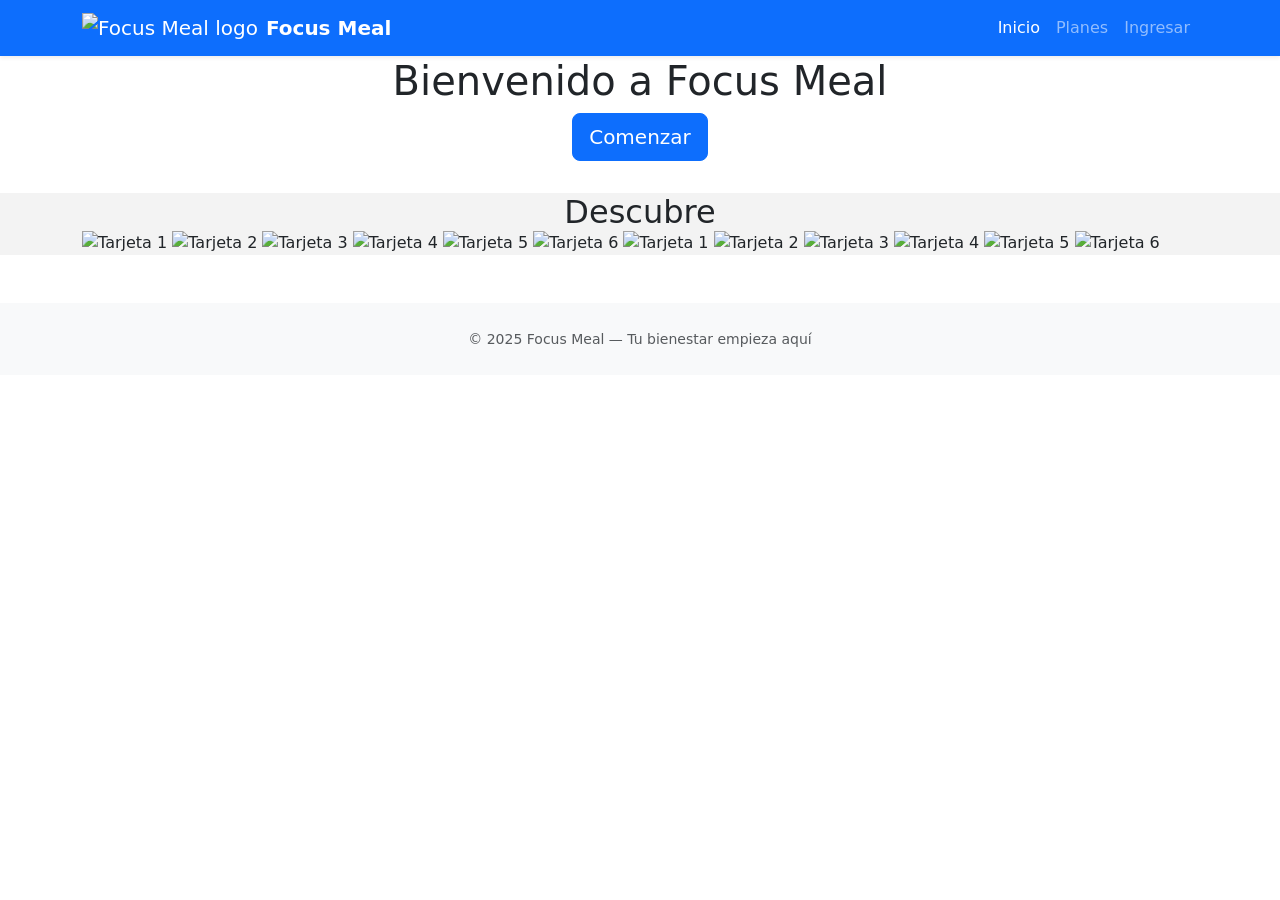
==== html/index.html @ ae735654 "Mejoras" ====
<!DOCTYPE html>
<html lang="es">
<head>
<meta charset="UTF-8">
<meta name="viewport" content="width=device-width, initial-scale=1.0">
<title>Focus Meal</title>

<link href="https://cdn.jsdelivr.net/npm/bootstrap@5.3.2/dist/css/bootstrap.min.css" rel="stylesheet">
<link href="https://fonts.googleapis.com/css2?family=Inter:wght@400;600;700&display=swap" rel="stylesheet">
<link rel="preconnect" href="https://fonts.googleapis.com">
<link rel="preconnect" href="https://fonts.gstatic.com" crossorigin>
<link href="https://fonts.googleapis.com/css2?family=Unbounded:wght@200..900&display=swap" rel="stylesheet">
<link rel="stylesheet" href="https://cdnjs.cloudflare.com/ajax/libs/font-awesome/6.0.0/css/all.min.css">
<link rel="stylesheet" href="css/index.css">
</head>

<body>

<!-- NAVBAR -->
<nav class="navbar navbar-expand-lg navbar-dark bg-primary fixed-top shadow-sm">
  <div class="container">
    <a class="navbar-brand d-flex align-items-center" href="#">
      <img src="img/logo.png" alt="Focus Meal logo" class="logo-navbar">
      <span class="ms-2 fw-bold logo-text">Focus Meal</span>
    </a>
    <button class="navbar-toggler" type="button" data-bs-toggle="collapse" data-bs-target="#navMenu">
      <span class="navbar-toggler-icon"></span>
    </button>
    <div class="collapse navbar-collapse" id="navMenu">
      <ul class="navbar-nav ms-auto">
        <li class="nav-item"><a class="nav-link active" href="index.html">Inicio</a></li>
        <li class="nav-item"><a class="nav-link" href="plan.html">Planes</a></li>
        <li class="nav-item"><a class="nav-link" href="login.html">Ingresar</a></li>
      </ul>
    </div>
  </div>
</nav>

<!-- HERO -->
<main class="text-center" style="padding: 2rem 2rem;">
  <div class="hero-container">
    <img src="img/mockup.png" alt="Mockup de Focus Meal" class="hero-image fade-in">
    <h1 class="hero-title fade-in-delay">
      Bienvenido a <span class="brand-name">Focus Meal</span>
    </h1>
  </div>
  <a href="registro.html" class="btn btn-primary btn-lg hero-cta fade-in-delay-more">Comenzar</a>
</main>

<!-- DESCUBRE -->
<section class="features" style="background-color: #f3f3f3; padding-top: 0;">
  <h2 class="text-center titulo-descubre mb-0">Descubre</h2>
  <div class="container tarjetas-scroll">
    <img src="img/tarjeta1.png" alt="Tarjeta 1">
    <img src="img/tarjeta2.png" alt="Tarjeta 2">
    <img src="img/tarjeta 3.png" alt="Tarjeta 3">
    <img src="img/tarjeta4.png" alt="Tarjeta 4">
    <img src="img/tarjeta5.png" alt="Tarjeta 5">
    <img src="img/tarjeta6.png" alt="Tarjeta 6">
    <!-- Duplicar para loop infinito -->
    <img src="img/tarjeta1.png" alt="Tarjeta 1">
    <img src="img/tarjeta2.png" alt="Tarjeta 2">
    <img src="img/tarjeta 3.png" alt="Tarjeta 3">
    <img src="img/tarjeta4.png" alt="Tarjeta 4">
    <img src="img/tarjeta5.png" alt="Tarjeta 5">
    <img src="img/tarjeta6.png" alt="Tarjeta 6">
  </div>
</section>

<!-- FOOTER -->
<footer class="py-4 bg-light text-center mt-5">
  <small class="text-muted">© 2025 Focus Meal — Tu bienestar empieza aquí</small>
</footer>

<!-- Bootstrap JS -->
<script src="https://cdn.jsdelivr.net/npm/bootstrap@5.3.2/dist/js/bootstrap.bundle.min.js"></script>

<!-- Hide navbar on scroll -->
<script>
  (function(){
    let lastScroll = 0;
    const nav = document.querySelector('.navbar');
    if (!nav) return;
    window.addEventListener('scroll', () => {
      const current = window.pageYOffset || document.documentElement.scrollTop;
      if (current > lastScroll && current > 80) {
        nav.classList.add('hidden');
      } else {
        nav.classList.remove('hidden');
      }
      lastScroll = current <= 0 ? 0 : current;
    }, { passive: true });
  })();

  // Animación automática del carrusel
  (function(){
    const scrollContainer = document.querySelector('.tarjetas-scroll');
    if (!scrollContainer) return;
    let scrollAmount = 0;
    const scrollSpeed = 1; // píxeles por frame
    const interval = 50; // ms

    setInterval(() => {
      scrollAmount += scrollSpeed;
      scrollContainer.scrollLeft = scrollAmount;

      // Reset cuando llegue al final (mitad para loop)
      if (scrollAmount >= scrollContainer.scrollWidth / 2) {
        scrollAmount = 0;
      }
    }, interval);
  })();
</script>

</body>
</html>
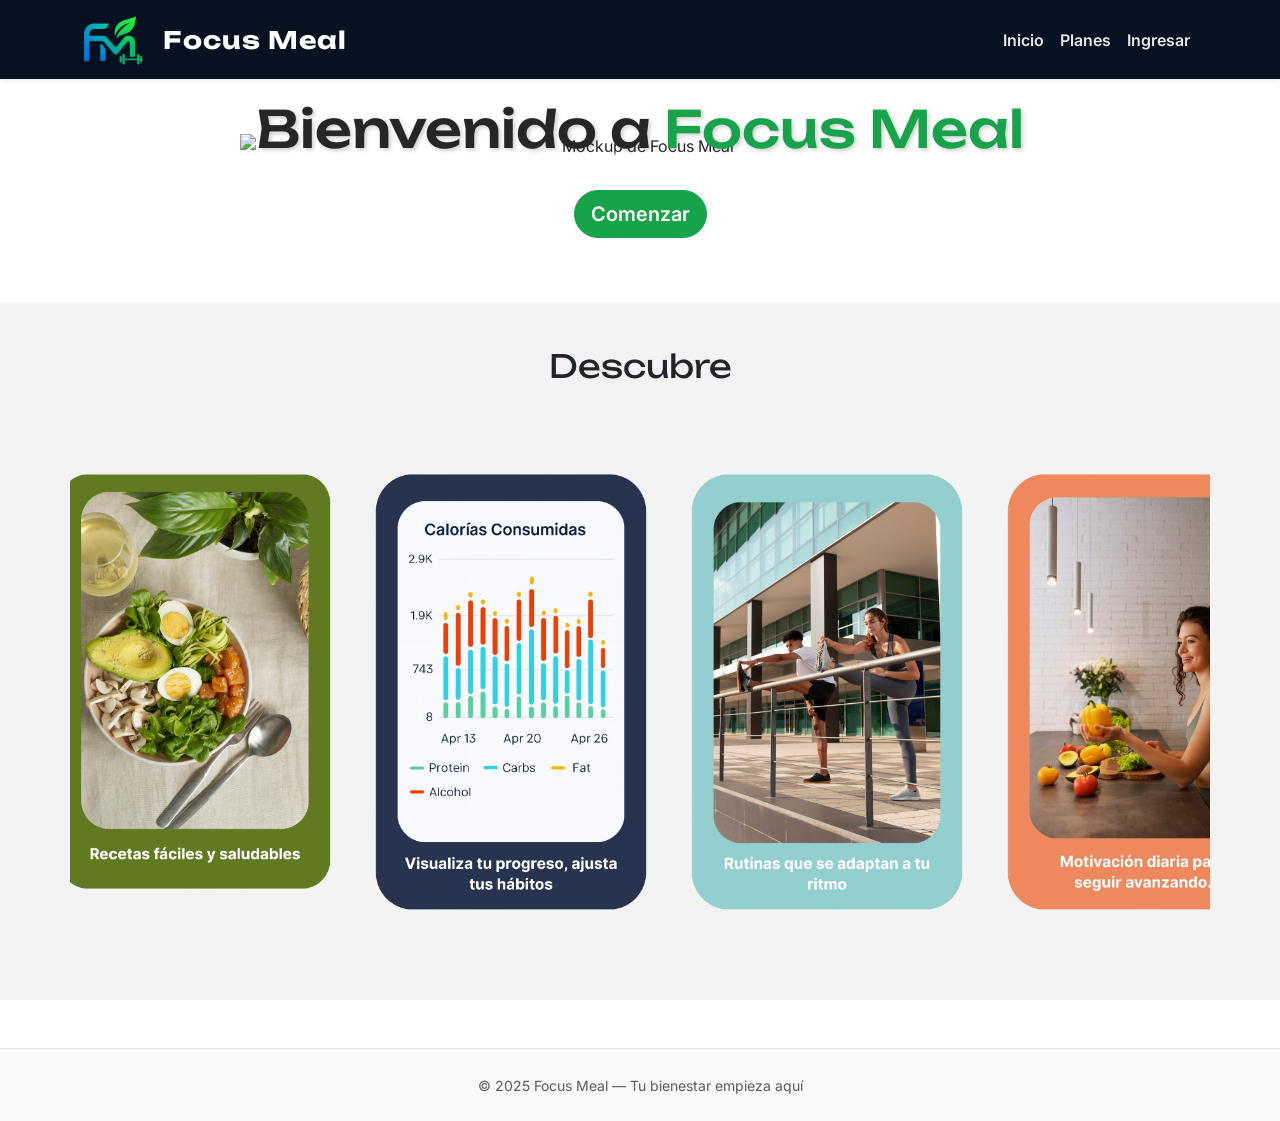
==== commit 8a4e4538: "Funcionamiento del plan.html y guarda en la base de datos el plan elegido por el usuario" ====
--- a/html/index.html
+++ b/html/index.html
@@ -11,7 +11,7 @@
 <link rel="preconnect" href="https://fonts.gstatic.com" crossorigin>
 <link href="https://fonts.googleapis.com/css2?family=Unbounded:wght@200..900&display=swap" rel="stylesheet">
 <link rel="stylesheet" href="https://cdnjs.cloudflare.com/ajax/libs/font-awesome/6.0.0/css/all.min.css">
-<link rel="stylesheet" href="css/index.css">
+<link rel="stylesheet" href="../css/index.css">
 </head>
 
 <body>
@@ -20,7 +20,7 @@
 <nav class="navbar navbar-expand-lg navbar-dark bg-primary fixed-top shadow-sm">
   <div class="container">
     <a class="navbar-brand d-flex align-items-center" href="#">
-      <img src="img/logo.png" alt="Focus Meal logo" class="logo-navbar">
+      <img src="../img/logo.png" alt="Focus Meal logo" class="logo-navbar">
       <span class="ms-2 fw-bold logo-text">Focus Meal</span>
     </a>
     <button class="navbar-toggler" type="button" data-bs-toggle="collapse" data-bs-target="#navMenu">
@@ -39,7 +39,7 @@
 <!-- HERO -->
 <main class="text-center" style="padding: 2rem 2rem;">
   <div class="hero-container">
-    <img src="img/mockup.png" alt="Mockup de Focus Meal" class="hero-image fade-in">
+    <img src="../img/mockup.png" alt="Mockup de Focus Meal" class="hero-image fade-in">
     <h1 class="hero-title fade-in-delay">
       Bienvenido a <span class="brand-name">Focus Meal</span>
     </h1>
@@ -51,19 +51,19 @@
 <section class="features" style="background-color: #f3f3f3; padding-top: 0;">
   <h2 class="text-center titulo-descubre mb-0">Descubre</h2>
   <div class="container tarjetas-scroll">
-    <img src="img/tarjeta1.png" alt="Tarjeta 1">
-    <img src="img/tarjeta2.png" alt="Tarjeta 2">
-    <img src="img/tarjeta 3.png" alt="Tarjeta 3">
-    <img src="img/tarjeta4.png" alt="Tarjeta 4">
-    <img src="img/tarjeta5.png" alt="Tarjeta 5">
-    <img src="img/tarjeta6.png" alt="Tarjeta 6">
+    <img src="../img/tarjeta1.png" alt="Tarjeta 1">
+    <img src="../img/tarjeta2.png" alt="Tarjeta 2">
+    <img src="../img/tarjeta 3.png" alt="Tarjeta 3">
+    <img src="../img/tarjeta4.png" alt="Tarjeta 4">
+    <img src="../img/tarjeta5.png" alt="Tarjeta 5">
+    <img src="../img/tarjeta6.png" alt="Tarjeta 6">
     <!-- Duplicar para loop infinito -->
-    <img src="img/tarjeta1.png" alt="Tarjeta 1">
-    <img src="img/tarjeta2.png" alt="Tarjeta 2">
-    <img src="img/tarjeta 3.png" alt="Tarjeta 3">
-    <img src="img/tarjeta4.png" alt="Tarjeta 4">
-    <img src="img/tarjeta5.png" alt="Tarjeta 5">
-    <img src="img/tarjeta6.png" alt="Tarjeta 6">
+    <img src="../img/tarjeta1.png" alt="Tarjeta 1">
+    <img src="../img/tarjeta2.png" alt="Tarjeta 2">
+    <img src="../img/tarjeta 3.png" alt="Tarjeta 3">
+    <img src="../img/tarjeta4.png" alt="Tarjeta 4">
+    <img src="../img/tarjeta5.png" alt="Tarjeta 5">
+    <img src="../img/tarjeta6.png" alt="Tarjeta 6">
   </div>
 </section>
 
--- a/css/index.css
+++ b/css/index.css
@@ -0,0 +1,248 @@
+/* === Variables globales === */
+:root {
+  --brand-blue: #071121;
+  --brand-blue-dark: #05202b;
+  --brand-accent: #7fb8d8;
+  --focus-green-orig: #16A34A;
+  --focus-green-dark-orig: #15803D;
+  --focus-green: var(--brand-blue);
+  --focus-green-dark: var(--brand-blue-dark);
+}
+
+/* === Base y layout === */
+html, body {
+  height: 100%;
+}
+body {
+  font-family: 'Inter', sans-serif;
+  padding-top: 64px;
+  display: flex;
+  flex-direction: column;
+  min-height: 100vh;
+  background-color: #ffffff; 
+}
+
+/* === Navbar === */
+.navbar {
+  z-index: 1000;
+  padding-top: 0.6rem;
+  padding-bottom: 0.6rem;
+}
+.logo-navbar {
+  height: 50px;
+  width: auto;
+  object-fit: contain;
+  margin-right: 10px;
+  transition: transform 0.3s ease;
+}
+.logo-navbar:hover {
+  transform: scale(1.08);
+}
+@media (max-width: 768px) {
+  .logo-navbar {
+    height: 40px;
+  }
+}
+@media (max-width: 480px) {
+  .logo-navbar {
+    height: 36px;
+  }
+}
+.bg-primary, .navbar, .navbar-dark .navbar-nav .nav-link.active {
+  background-color: var(--brand-blue) !important;
+  border-color: var(--brand-blue) !important;
+}
+.navbar-dark .navbar-nav .nav-link {
+  color: rgba(255,255,255,0.9);
+  font-weight: 600;
+}
+.navbar-dark .navbar-nav .nav-link:hover,
+.navbar-dark .navbar-nav .nav-link:focus {
+  color: var(--focus-green-orig);
+}
+
+/* === Main/Hero === */
+main {
+  flex: 1 0 auto;
+}
+
+.hero-container {
+  position: relative;
+  display: block;
+  margin: 2.4rem auto 2rem;
+  text-align: center;
+}
+
+.hero-image {
+  max-width: 800px;
+  width: 100%;
+  display: block;
+  margin: 0 auto;
+  mask: linear-gradient(to bottom, black 70%, transparent 100%);
+  -webkit-mask: linear-gradient(to bottom, black 70%, transparent 100%);
+}
+
+.hero-title {
+  position: absolute;
+  bottom: -10px;
+  left: 0;
+  right: 0;
+  text-align: center;
+  font-size: 3.2rem;
+  font-weight: 500;
+  color: rgb(38, 38, 38);
+  text-shadow: 2px 2px 4px rgba(0,0,0,0.2);
+  z-index: 2;  font-family: 'Unbounded', sans-serif;}
+
+/* CTA: subir el botón hacia la imagen */
+.hero-cta {
+  display: inline-block;
+  margin-top: 0rem;
+  position: relative;
+  z-index: 3;
+}
+
+@media (max-width: 576px) {
+  .hero-cta { margin-top: -0.8rem; }
+  .hero-title { 
+    font-size: 2.5rem; 
+    position: static; /* Cambiar a flujo normal en móvil para evitar superposición */
+    margin-top: 1rem; /* Espacio arriba del título */
+  }
+}
+
+/* === Botones y colores === */
+.btn-primary {
+  background-color: var(--focus-green-orig) !important;
+  border-color: var(--focus-green-orig) !important;
+  color: #fff;
+  transition: background-color 0.18s ease, box-shadow 0.18s ease, transform 0.12s ease;
+  font-weight: 600;
+  border-radius: 30px;
+}
+.btn-primary:hover {
+  background-color: var(--brand-blue) !important;
+  border-color: var(--brand-blue) !important;
+  box-shadow: 0 6px 18px rgba(7,17,33,0.12);
+  transform: translateY(-1px);
+}
+.btn-primary:hover, .btn-primary:focus {
+  filter: brightness(0.96);
+}
+.text-primary {
+  color: var(--focus-green) !important;
+}
+.brand-name {
+  color: var(--focus-green-orig);
+}
+
+/* Font for logo text only */
+.logo-text {
+  font-family: 'Unbounded', sans-serif;
+  font-weight: 200;
+  font-size: 1.5rem;
+  letter-spacing: 0.9px;
+}
+
+/* Título Descubre */
+.titulo-descubre {
+  font-family: 'Unbounded', sans-serif;
+  font-weight: 400;
+  font-style: normal;
+  font-optical-sizing: auto;
+  line-height: 1;
+}
+
+/* === Fade-in Animation === */
+.fade-in {
+  opacity: 0;
+  animation: fadeIn 1.5s ease-in-out forwards;
+}
+
+.fade-in-delay {
+  opacity: 0;
+  animation: fadeIn 1.5s ease-in-out 0.5s forwards;
+}
+
+.fade-in-delay-more {
+  opacity: 0;
+  animation: fadeIn 1.5s ease-in-out 1s forwards;
+}
+
+@keyframes fadeIn {
+  from { opacity: 0; transform: translateY(20px); }
+  to { opacity: 1; transform: translateY(0); }
+}
+
+/* navbar hide on scroll */
+.navbar {
+  transform: translateY(0);
+  transition: transform 220ms ease, background-color 200ms ease, backdrop-filter 200ms ease;
+}
+.navbar.hidden {
+  transform: translateY(-120%);
+}
+
+/* === Inputs === */
+.form-control.is-valid {
+  border-color: #28a745;
+  box-shadow: 0 0 0 .15rem rgba(40,167,69,0.12);
+}
+.form-control.is-invalid {
+  border-color: #dc3545;
+  box-shadow: 0 0 0 .15rem rgba(220,53,69,0.08);
+}
+.valid-feedback i, .invalid-feedback i {
+  margin-right: 6px;
+}
+
+/* === Features === */
+.features {
+  padding-top: 1rem; /* Separar el título del inicio del container */
+  margin-top: 2rem; /* Separar del hero */
+}
+
+.titulo-descubre {
+  padding-top: 3rem; /* Separación arriba del título Descubre */
+}
+
+/* === Footer === */
+footer {
+  border-top: 1px solid rgba(7,17,33,0.08);
+  background-color: rgba(7,17,33,0.03);
+  color: rgba(7,17,33,0.8);
+  margin-top: auto;
+}
+
+/* Carrusel horizontal de tarjetas */
+.tarjetas-scroll {
+  display: flex;
+  overflow-x: auto;
+  gap: 1rem;
+  padding: 0;
+  scroll-behavior: smooth;
+  scrollbar-width: none; /* Firefox */
+  -ms-overflow-style: none; /* IE/Edge */
+}
+
+.tarjetas-scroll::-webkit-scrollbar {
+  display: none; /* Chrome/Safari */
+}
+
+.tarjetas-scroll img {
+  flex-shrink: 0;
+  width: 300px;
+  height: auto;
+}
+
+/* Ajuste fino separación Descubre + carrusel */
+.titulo-descubre {
+  margin-bottom: -0.6rem; 
+  position: relative;
+  z-index: 2;
+}
+
+.tarjetas-scroll {
+  margin-top: -1.2rem;
+  padding-top: 0;
+}
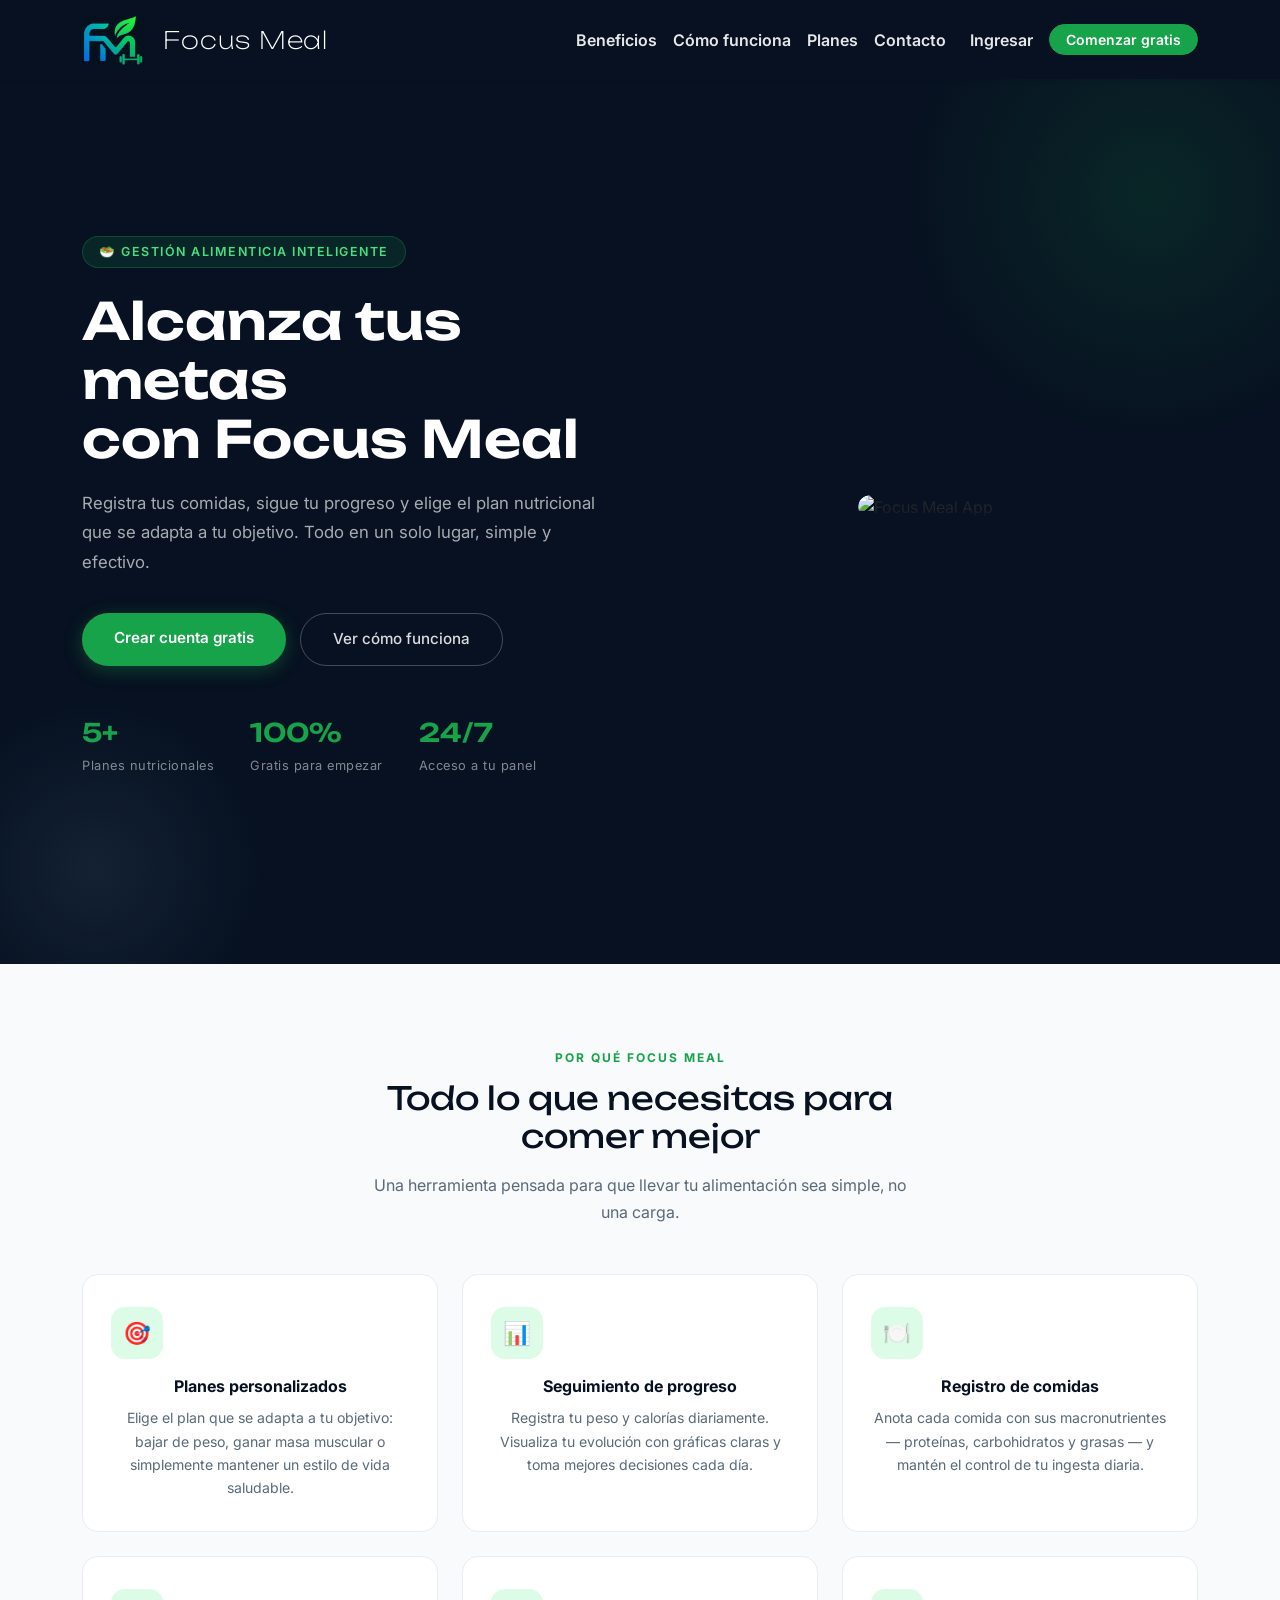
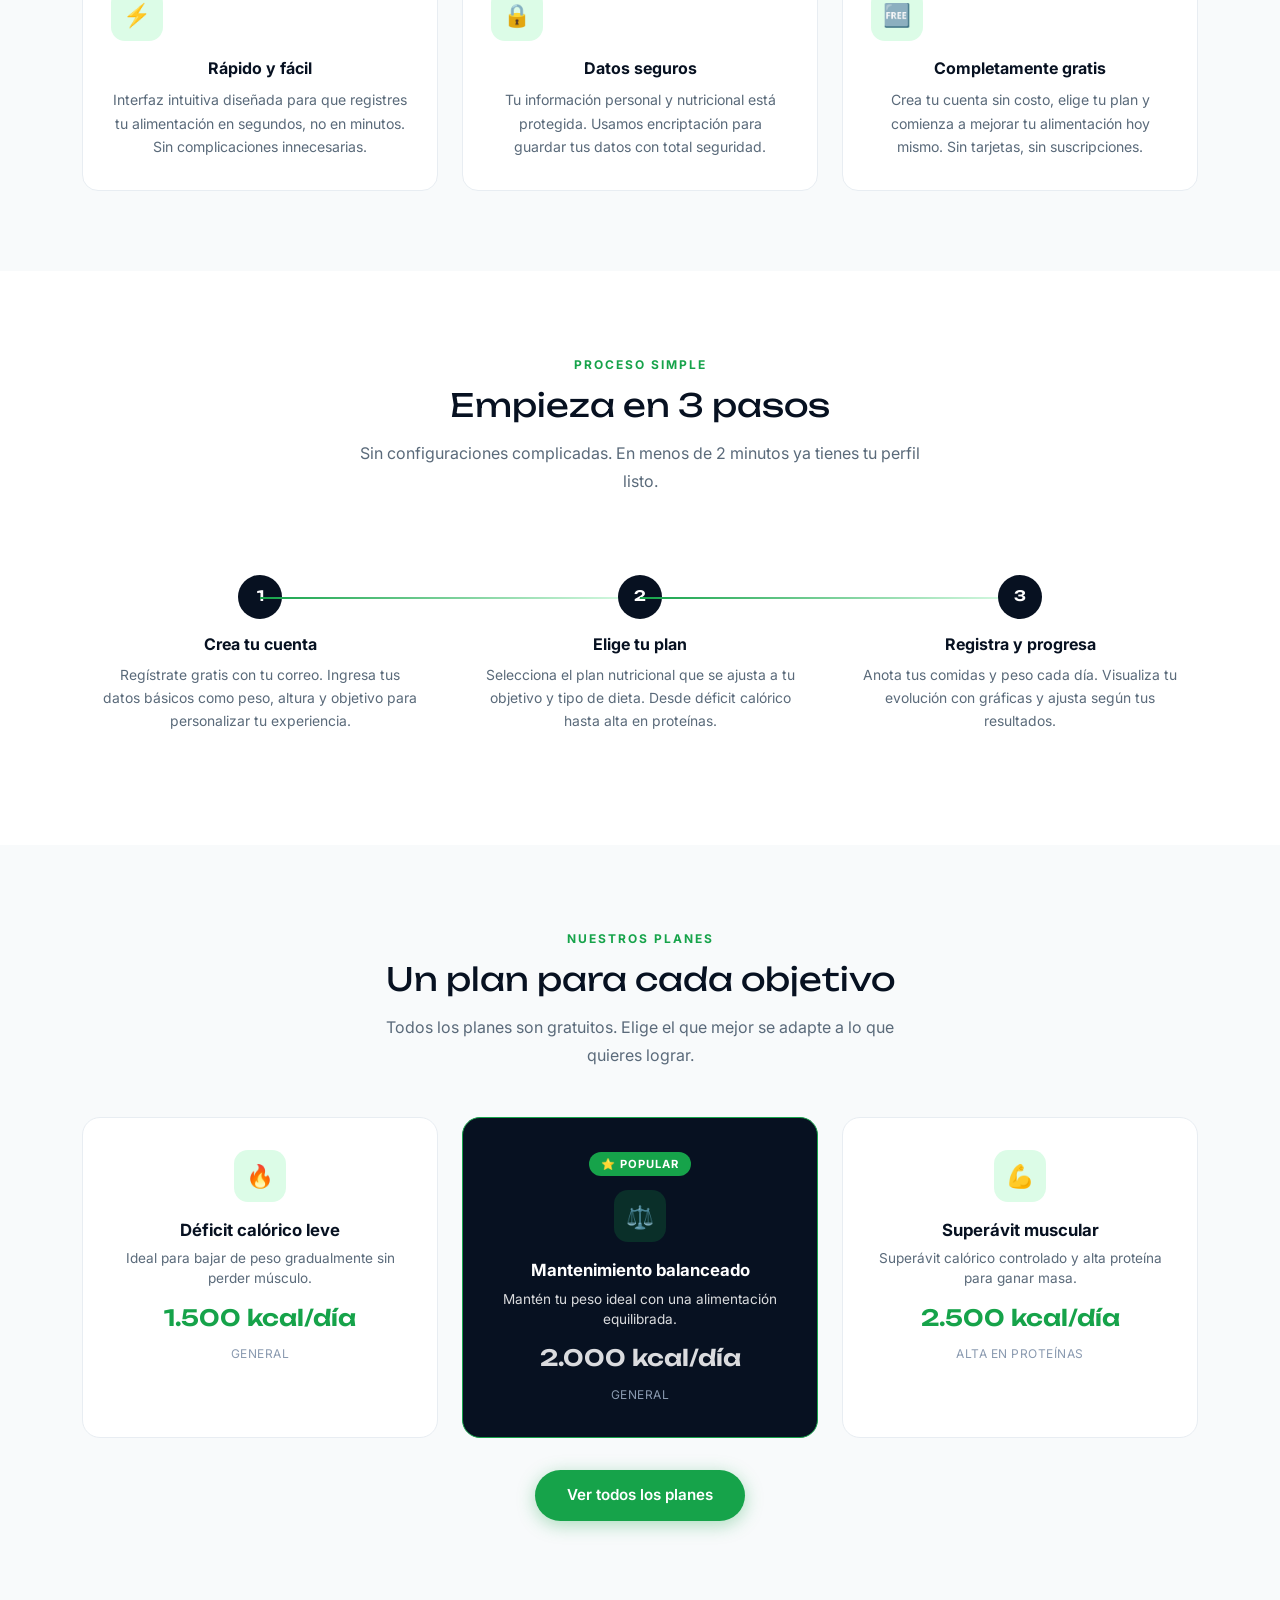
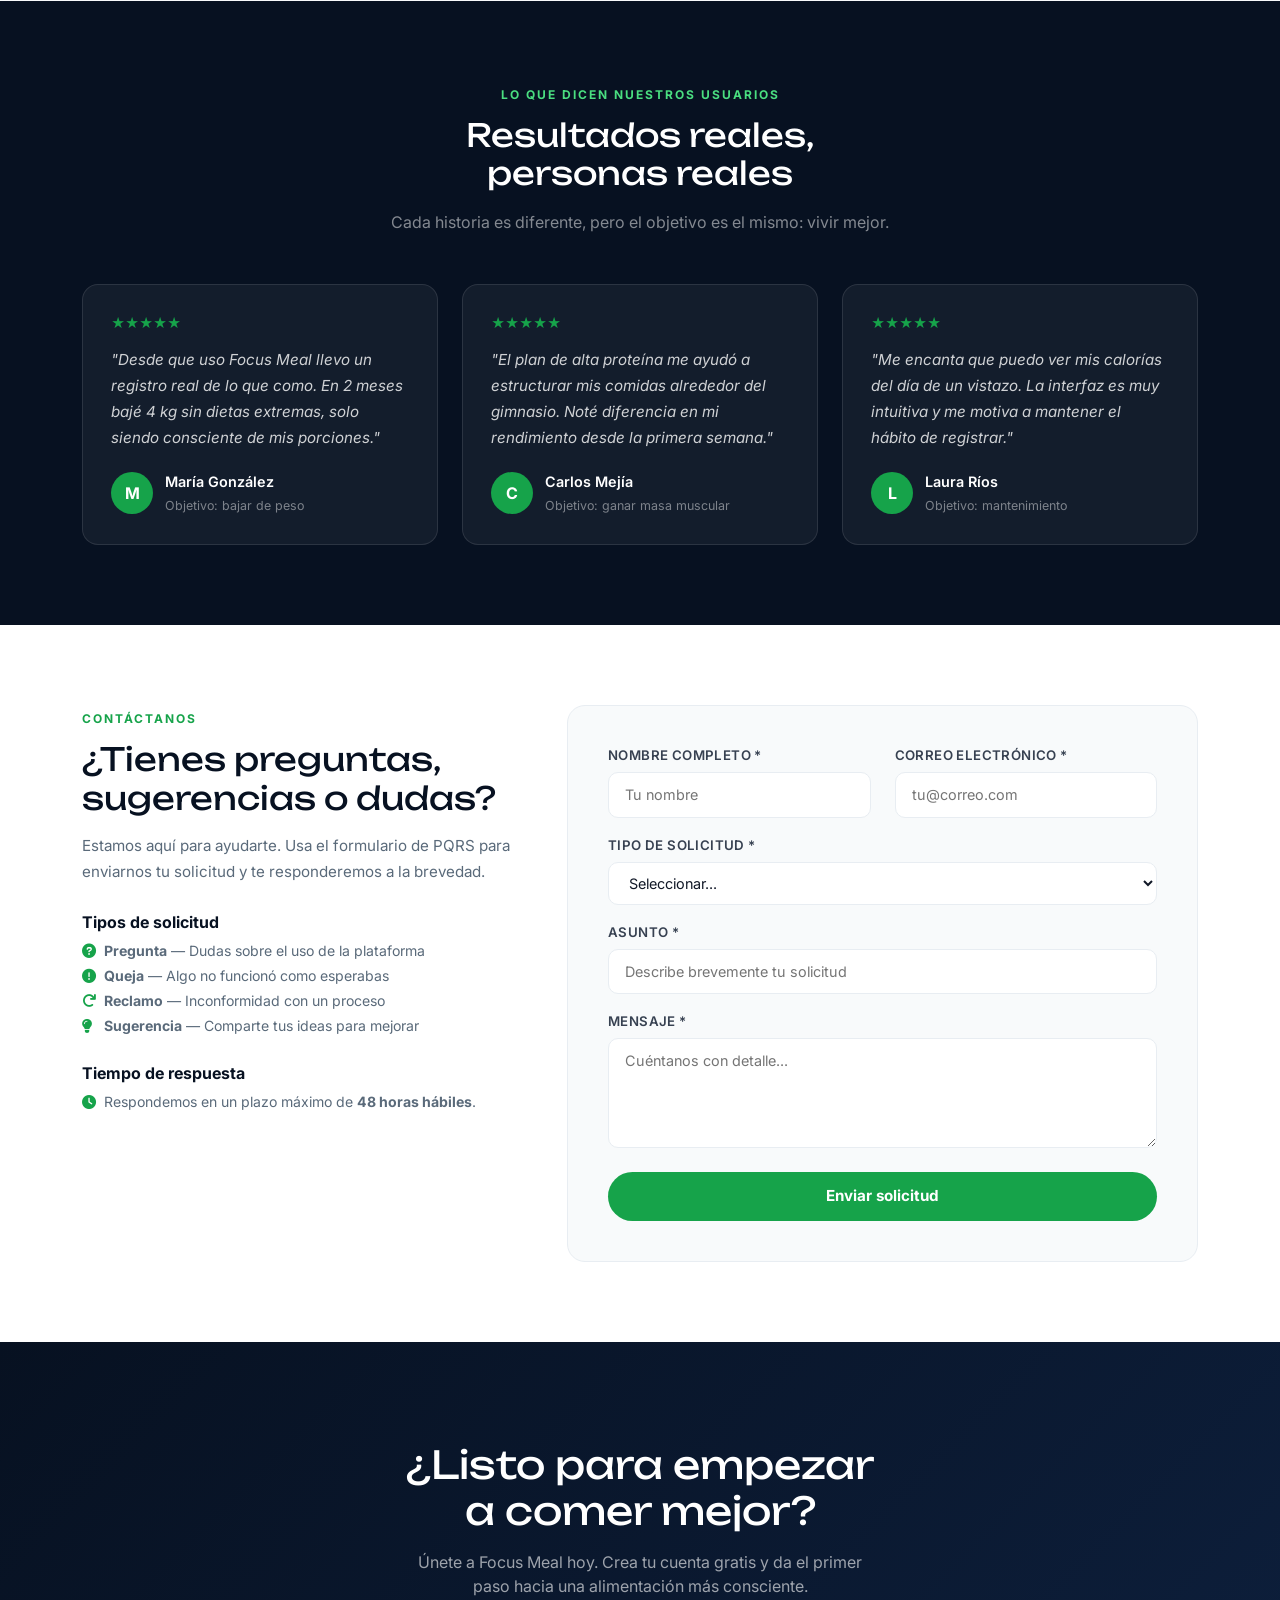
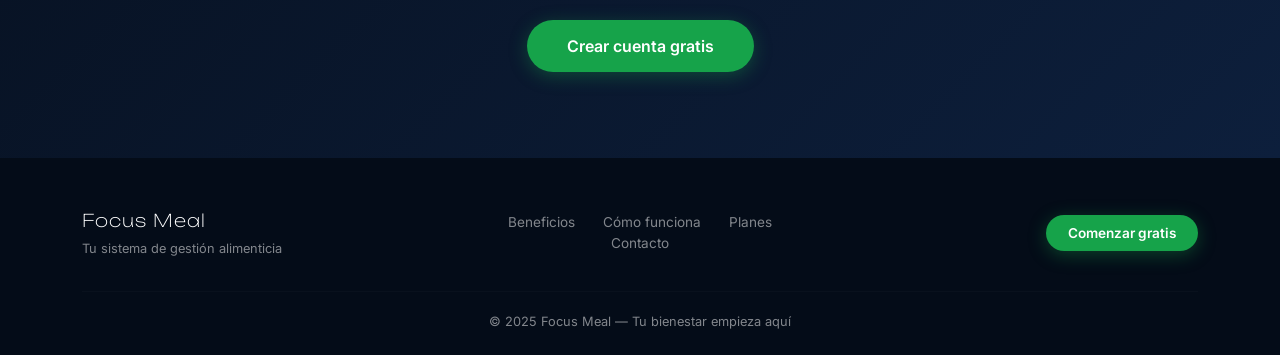
==== commit fde9262c: "Actualizacion Completa e integraciones de admin" ====
--- a/html/index.html
+++ b/html/index.html
@@ -1,116 +1,886 @@
 <!DOCTYPE html>
 <html lang="es">
 <head>
-<meta charset="UTF-8">
-<meta name="viewport" content="width=device-width, initial-scale=1.0">
-<title>Focus Meal</title>
-
-<link href="https://cdn.jsdelivr.net/npm/bootstrap@5.3.2/dist/css/bootstrap.min.css" rel="stylesheet">
-<link href="https://fonts.googleapis.com/css2?family=Inter:wght@400;600;700&display=swap" rel="stylesheet">
-<link rel="preconnect" href="https://fonts.googleapis.com">
-<link rel="preconnect" href="https://fonts.gstatic.com" crossorigin>
-<link href="https://fonts.googleapis.com/css2?family=Unbounded:wght@200..900&display=swap" rel="stylesheet">
-<link rel="stylesheet" href="https://cdnjs.cloudflare.com/ajax/libs/font-awesome/6.0.0/css/all.min.css">
-<link rel="stylesheet" href="../css/index.css">
+  <meta charset="UTF-8">
+  <meta name="viewport" content="width=device-width, initial-scale=1.0">
+  <title>Focus Meal — Tu sistema de gestión alimenticia</title>
+  <link href="https://cdn.jsdelivr.net/npm/bootstrap@5.3.2/dist/css/bootstrap.min.css" rel="stylesheet">
+  <link rel="preconnect" href="https://fonts.googleapis.com">
+  <link rel="preconnect" href="https://fonts.gstatic.com" crossorigin>
+  <link href="https://fonts.googleapis.com/css2?family=Inter:wght@400;500;600;700&family=Unbounded:wght@200;400;600&display=swap" rel="stylesheet">
+  <link rel="stylesheet" href="https://cdnjs.cloudflare.com/ajax/libs/font-awesome/6.0.0/css/all.min.css">
+  <link rel="stylesheet" href="../css/index.css">
+  <style>
+    /* ── Secciones generales ── */
+    section { padding: 80px 0; }
+    .section-tag {
+      display: inline-block;
+      font-size: 0.75rem;
+      font-weight: 700;
+      letter-spacing: 2px;
+      text-transform: uppercase;
+      color: #16A34A;
+      margin-bottom: 12px;
+    }
+    .section-title {
+      font-family: 'Unbounded', sans-serif;
+      font-weight: 400;
+      font-size: 2rem;
+      color: #071121;
+      margin-bottom: 16px;
+      line-height: 1.2;
+    }
+    .section-sub {
+      font-size: 1rem;
+      color: #5a6a7a;
+      max-width: 560px;
+      margin: 0 auto 48px;
+      line-height: 1.7;
+    }
+
+    /* ── Override index.css que rompe el hero ── */
+    .hero .fade-in,
+    .hero .fade-in-delay {
+      position: static !important;
+      opacity: 1 !important;
+      animation: fadeIn 1s ease forwards !important;
+    }
+    .hero-heading {
+      position: static !important;
+      font-size: clamp(2rem, 5vw, 3.2rem) !important;
+      color: #ffffff !important;
+      bottom: auto !important;
+    }
+
+    /* ── HERO ── */
+    .hero {
+      min-height: 100vh;
+      background: #071121;
+      display: flex;
+      align-items: center;
+      position: relative;
+      overflow: hidden;
+      padding-top: 64px;
+    }
+    .hero::before {
+      content: '';
+      position: absolute;
+      top: -120px; right: -120px;
+      width: 500px; height: 500px;
+      background: radial-gradient(circle, rgba(22,163,74,0.15) 0%, transparent 70%);
+      border-radius: 50%;
+    }
+    .hero::after {
+      content: '';
+      position: absolute;
+      bottom: -80px; left: -80px;
+      width: 350px; height: 350px;
+      background: radial-gradient(circle, rgba(127,184,216,0.1) 0%, transparent 70%);
+      border-radius: 50%;
+    }
+    .hero-badge {
+      display: inline-block;
+      background: rgba(22,163,74,0.15);
+      color: #4ade80;
+      font-size: 0.78rem;
+      font-weight: 600;
+      letter-spacing: 1.5px;
+      text-transform: uppercase;
+      padding: 6px 16px;
+      border-radius: 999px;
+      border: 1px solid rgba(22,163,74,0.3);
+      margin-bottom: 24px;
+    }
+    .hero-heading {
+      font-family: 'Unbounded', sans-serif;
+      font-weight: 600;
+      font-size: clamp(2rem, 5vw, 3.2rem);
+      color: #ffffff;
+      line-height: 1.15;
+      margin-bottom: 20px;
+    }
+    .hero-title span { color: #16A34A; }
+    .hero-description {
+      font-size: 1.05rem;
+      color: rgba(255,255,255,0.65);
+      line-height: 1.75;
+      margin-bottom: 36px;
+      max-width: 520px;
+    }
+    .hero-btns { display: flex; gap: 14px; flex-wrap: wrap; }
+    .btn-hero-primary {
+      padding: 14px 32px;
+      background: #16A34A;
+      color: #fff;
+      font-weight: 600;
+      font-size: 0.95rem;
+      border-radius: 999px;
+      text-decoration: none;
+      border: none;
+      transition: background 0.2s, transform 0.15s, box-shadow 0.2s;
+      box-shadow: 0 4px 18px rgba(22,163,74,0.35);
+    }
+    .btn-hero-primary:hover {
+      background: #15803D;
+      transform: translateY(-2px);
+      box-shadow: 0 6px 24px rgba(22,163,74,0.45);
+      color: #fff;
+    }
+    .btn-hero-secondary {
+      padding: 14px 32px;
+      background: transparent;
+      color: rgba(255,255,255,0.85);
+      font-weight: 500;
+      font-size: 0.95rem;
+      border-radius: 999px;
+      text-decoration: none;
+      border: 1.5px solid rgba(255,255,255,0.25);
+      transition: border-color 0.2s, color 0.2s, background 0.2s;
+    }
+    .btn-hero-secondary:hover {
+      border-color: rgba(255,255,255,0.6);
+      color: #fff;
+      background: rgba(255,255,255,0.05);
+    }
+    .hero-stats {
+      display: flex;
+      gap: 36px;
+      margin-top: 48px;
+      flex-wrap: wrap;
+    }
+    .hero-stat strong {
+      display: block;
+      font-family: 'Unbounded', sans-serif;
+      font-weight: 600;
+      font-size: 1.6rem;
+      color: #16A34A;
+    }
+    .hero-stat span {
+      font-size: 0.8rem;
+      color: rgba(255,255,255,0.5);
+      letter-spacing: 0.5px;
+    }
+    .hero-mockup {
+      position: relative;
+      z-index: 2;
+    }
+    .hero-mockup img {
+      width: 100%;
+      max-width: 480px;
+      border-radius: 20px;
+      mask: linear-gradient(to bottom, black 60%, transparent 100%);
+      -webkit-mask: linear-gradient(to bottom, black 60%, transparent 100%);
+    }
+
+    /* ── BENEFICIOS ── */
+    .beneficios { background: #f8fafb; }
+    .beneficio-card {
+      background: #fff;
+      border: 1px solid #e8edf2;
+      border-radius: 16px;
+      padding: 32px 28px;
+      height: 100%;
+      transition: transform 0.2s, box-shadow 0.2s, border-color 0.2s;
+    }
+    .beneficio-card:hover {
+      transform: translateY(-6px);
+      box-shadow: 0 12px 36px rgba(7,17,33,0.1);
+      border-color: #16A34A;
+    }
+    .beneficio-icon {
+      width: 52px; height: 52px;
+      background: #dcfce7;
+      border-radius: 14px;
+      display: flex;
+      align-items: center;
+      justify-content: center;
+      font-size: 1.4rem;
+      margin-bottom: 18px;
+    }
+    .beneficio-card h4 {
+      font-weight: 700;
+      font-size: 1rem;
+      color: #071121;
+      margin-bottom: 10px;
+    }
+    .beneficio-card p {
+      font-size: 0.88rem;
+      color: #5a6a7a;
+      line-height: 1.65;
+      margin: 0;
+    }
+
+    /* ── CÓMO FUNCIONA ── */
+    .como-funciona { background: #fff; }
+    .paso-num {
+      width: 44px; height: 44px;
+      background: #071121;
+      color: #fff;
+      font-family: 'Unbounded', sans-serif;
+      font-weight: 600;
+      font-size: 0.9rem;
+      border-radius: 50%;
+      display: flex;
+      align-items: center;
+      justify-content: center;
+      margin: 0 auto 16px;
+      flex-shrink: 0;
+    }
+    .paso-card {
+      text-align: center;
+      padding: 32px 20px;
+      position: relative;
+    }
+    .paso-card h4 {
+      font-weight: 700;
+      font-size: 1rem;
+      color: #071121;
+      margin-bottom: 10px;
+    }
+    .paso-card p {
+      font-size: 0.87rem;
+      color: #5a6a7a;
+      line-height: 1.65;
+      margin: 0;
+    }
+    .paso-linea {
+      position: absolute;
+      top: 54px;
+      right: -50%;
+      width: 100%;
+      height: 2px;
+      background: linear-gradient(to right, #16A34A, #dcfce7);
+      z-index: 0;
+    }
+
+    /* ── PLANES ── */
+    .planes-section { background: #f8fafb; }
+    .plan-preview {
+      background: #fff;
+      border: 1.5px solid #e8edf2;
+      border-radius: 18px;
+      padding: 32px 28px;
+      text-align: center;
+      height: 100%;
+      transition: transform 0.2s, box-shadow 0.2s, border-color 0.2s;
+    }
+    .plan-preview:hover {
+      transform: translateY(-6px);
+      box-shadow: 0 12px 36px rgba(7,17,33,0.1);
+      border-color: #16A34A;
+    }
+    .plan-preview.destacado {
+      border-color: #16A34A;
+      background: #071121;
+    }
+    .plan-preview.destacado h4,
+    .plan-preview.destacado p,
+    .plan-preview.destacado .plan-kcal { color: rgba(255,255,255,0.85) !important; }
+    .plan-preview.destacado h4 { color: #fff !important; }
+    .plan-badge {
+      display: inline-block;
+      background: #16A34A;
+      color: #fff;
+      font-size: 0.7rem;
+      font-weight: 700;
+      letter-spacing: 1px;
+      text-transform: uppercase;
+      padding: 4px 12px;
+      border-radius: 999px;
+      margin-bottom: 14px;
+    }
+    .plan-preview h4 {
+      font-weight: 700;
+      font-size: 1.05rem;
+      color: #071121;
+      margin-bottom: 8px;
+    }
+    .plan-preview p {
+      font-size: 0.85rem;
+      color: #5a6a7a;
+      margin-bottom: 12px;
+    }
+    .plan-kcal {
+      font-family: 'Unbounded', sans-serif;
+      font-weight: 600;
+      font-size: 1.4rem;
+      color: #16A34A;
+      display: block;
+      margin-bottom: 6px;
+    }
+    .plan-tipo {
+      font-size: 0.75rem;
+      color: #8a9ab0;
+      text-transform: uppercase;
+      letter-spacing: 0.5px;
+    }
+
+    /* ── TESTIMONIOS ── */
+    .testimonios { background: #071121; }
+    .testimonio-card {
+      background: rgba(255,255,255,0.05);
+      border: 1px solid rgba(255,255,255,0.1);
+      border-radius: 16px;
+      padding: 28px;
+    }
+    .testimonio-texto {
+      font-size: 0.95rem;
+      color: rgba(255,255,255,0.8);
+      line-height: 1.7;
+      font-style: italic;
+      margin-bottom: 20px;
+    }
+    .testimonio-autor {
+      display: flex;
+      align-items: center;
+      gap: 12px;
+    }
+    .testimonio-avatar {
+      width: 42px; height: 42px;
+      background: #16A34A;
+      border-radius: 50%;
+      display: flex;
+      align-items: center;
+      justify-content: center;
+      font-weight: 700;
+      font-size: 1rem;
+      color: #fff;
+      flex-shrink: 0;
+    }
+    .testimonio-nombre {
+      font-weight: 600;
+      font-size: 0.9rem;
+      color: #fff;
+      display: block;
+    }
+    .testimonio-cargo {
+      font-size: 0.78rem;
+      color: rgba(255,255,255,0.45);
+    }
+    .estrellas { color: #16A34A; font-size: 0.85rem; margin-bottom: 14px; }
+
+    /* ── PQRS ── */
+    .pqrs-section { background: #fff; }
+    .pqrs-form {
+      background: #f8fafb;
+      border: 1px solid #e8edf2;
+      border-radius: 18px;
+      padding: 40px;
+    }
+    .pqrs-form label {
+      font-size: 0.83rem;
+      font-weight: 600;
+      color: #374151;
+      text-transform: uppercase;
+      letter-spacing: 0.4px;
+      margin-bottom: 6px;
+      display: block;
+    }
+    .pqrs-form input,
+    .pqrs-form select,
+    .pqrs-form textarea {
+      width: 100%;
+      padding: 11px 16px;
+      border: 1.5px solid #e8edf2;
+      border-radius: 10px;
+      font-family: 'Inter', sans-serif;
+      font-size: 0.9rem;
+      color: #111827;
+      background: #fff;
+      margin-bottom: 18px;
+      outline: none;
+      transition: border-color 0.2s, box-shadow 0.2s;
+    }
+    .pqrs-form input:focus,
+    .pqrs-form select:focus,
+    .pqrs-form textarea:focus {
+      border-color: #16A34A;
+      box-shadow: 0 0 0 3px rgba(22,163,74,0.12);
+    }
+    .pqrs-form textarea { resize: vertical; min-height: 110px; }
+    .btn-pqrs {
+      width: 100%;
+      padding: 13px;
+      background: #16A34A;
+      color: #fff;
+      font-weight: 700;
+      font-size: 0.95rem;
+      border: none;
+      border-radius: 999px;
+      cursor: pointer;
+      transition: background 0.2s, transform 0.15s;
+      font-family: 'Inter', sans-serif;
+    }
+    .btn-pqrs:hover { background: #15803D; transform: translateY(-1px); }
+    .pqrs-info h5 {
+      font-weight: 700;
+      font-size: 1rem;
+      color: #071121;
+      margin-bottom: 8px;
+      margin-top: 28px;
+    }
+    .pqrs-info p {
+      font-size: 0.88rem;
+      color: #5a6a7a;
+      margin-bottom: 4px;
+    }
+    .pqrs-info i { color: #16A34A; width: 18px; }
+
+    /* ── CTA FINAL ── */
+    .cta-final {
+      background: linear-gradient(135deg, #071121 0%, #0d1f3c 100%);
+      padding: 100px 0;
+      text-align: center;
+    }
+    .cta-final h2 {
+      font-family: 'Unbounded', sans-serif;
+      font-weight: 400;
+      font-size: clamp(1.6rem, 4vw, 2.4rem);
+      color: #fff;
+      margin-bottom: 16px;
+    }
+    .cta-final p {
+      font-size: 1rem;
+      color: rgba(255,255,255,0.6);
+      margin-bottom: 36px;
+      max-width: 480px;
+      margin-left: auto;
+      margin-right: auto;
+    }
+
+    /* ── FOOTER ── */
+    .footer-main {
+      background: #040c18;
+      padding: 48px 0 24px;
+      color: rgba(255,255,255,0.5);
+      font-size: 0.85rem;
+    }
+    .footer-brand {
+      font-family: 'Unbounded', sans-serif;
+      font-weight: 200;
+      font-size: 1.1rem;
+      color: #fff;
+      letter-spacing: 1px;
+    }
+    .footer-links a {
+      color: rgba(255,255,255,0.5);
+      text-decoration: none;
+      margin: 0 12px;
+      font-size: 0.85rem;
+      transition: color 0.2s;
+    }
+    .footer-links a:hover { color: #16A34A; }
+    .footer-divider {
+      border-color: rgba(255,255,255,0.08);
+      margin: 32px 0 20px;
+    }
+
+    /* ── Responsive ── */
+    @media (max-width: 768px) {
+      section { padding: 56px 0; }
+      .hero { padding-top: 80px; }
+      .hero-mockup { margin-top: 40px; }
+      .paso-linea { display: none; }
+      .pqrs-form { padding: 24px; }
+    }
+  </style>
 </head>
-
 <body>
 
-<!-- NAVBAR -->
+<!-- ═══ NAVBAR ═══════════════════════════════════════════ -->
 <nav class="navbar navbar-expand-lg navbar-dark bg-primary fixed-top shadow-sm">
   <div class="container">
-    <a class="navbar-brand d-flex align-items-center" href="#">
+    <a class="navbar-brand d-flex align-items-center" href="index.html">
       <img src="../img/logo.png" alt="Focus Meal logo" class="logo-navbar">
-      <span class="ms-2 fw-bold logo-text">Focus Meal</span>
+      <span class="ms-2 logo-text">Focus Meal</span>
     </a>
     <button class="navbar-toggler" type="button" data-bs-toggle="collapse" data-bs-target="#navMenu">
       <span class="navbar-toggler-icon"></span>
     </button>
     <div class="collapse navbar-collapse" id="navMenu">
-      <ul class="navbar-nav ms-auto">
-        <li class="nav-item"><a class="nav-link active" href="index.html">Inicio</a></li>
-        <li class="nav-item"><a class="nav-link" href="plan.html">Planes</a></li>
-        <li class="nav-item"><a class="nav-link" href="login.html">Ingresar</a></li>
+      <ul class="navbar-nav ms-auto align-items-lg-center">
+        <li class="nav-item"><a class="nav-link" href="#beneficios">Beneficios</a></li>
+        <li class="nav-item"><a class="nav-link" href="#como-funciona">Cómo funciona</a></li>
+        <li class="nav-item"><a class="nav-link" href="#planes">Planes</a></li>
+        <li class="nav-item"><a class="nav-link" href="#contacto">Contacto</a></li>
+        <li class="nav-item ms-lg-2"><a class="nav-link" href="login.html">Ingresar</a></li>
+        <li class="nav-item ms-lg-2">
+          <a href="registro.html" class="btn btn-primary btn-sm px-3">Comenzar gratis</a>
+        </li>
       </ul>
     </div>
   </div>
 </nav>
 
-<!-- HERO -->
-<main class="text-center" style="padding: 2rem 2rem;">
-  <div class="hero-container">
-    <img src="../img/mockup.png" alt="Mockup de Focus Meal" class="hero-image fade-in">
-    <h1 class="hero-title fade-in-delay">
-      Bienvenido a <span class="brand-name">Focus Meal</span>
-    </h1>
-  </div>
-  <a href="registro.html" class="btn btn-primary btn-lg hero-cta fade-in-delay-more">Comenzar</a>
-</main>
-
-<!-- DESCUBRE -->
-<section class="features" style="background-color: #f3f3f3; padding-top: 0;">
-  <h2 class="text-center titulo-descubre mb-0">Descubre</h2>
-  <div class="container tarjetas-scroll">
-    <img src="../img/tarjeta1.png" alt="Tarjeta 1">
-    <img src="../img/tarjeta2.png" alt="Tarjeta 2">
-    <img src="../img/tarjeta 3.png" alt="Tarjeta 3">
-    <img src="../img/tarjeta4.png" alt="Tarjeta 4">
-    <img src="../img/tarjeta5.png" alt="Tarjeta 5">
-    <img src="../img/tarjeta6.png" alt="Tarjeta 6">
-    <!-- Duplicar para loop infinito -->
-    <img src="../img/tarjeta1.png" alt="Tarjeta 1">
-    <img src="../img/tarjeta2.png" alt="Tarjeta 2">
-    <img src="../img/tarjeta 3.png" alt="Tarjeta 3">
-    <img src="../img/tarjeta4.png" alt="Tarjeta 4">
-    <img src="../img/tarjeta5.png" alt="Tarjeta 5">
-    <img src="../img/tarjeta6.png" alt="Tarjeta 6">
+<!-- ═══ HERO ══════════════════════════════════════════════ -->
+<section class="hero">
+  <div class="container">
+    <div class="row align-items-center">
+      <div class="col-lg-6 fade-in">
+        <div class="hero-badge">🥗 Gestión alimenticia inteligente</div>
+        <h1 class="hero-heading">
+          Alcanza tus metas<br>con <span>Focus Meal</span>
+        </h1>
+        <p class="hero-description">
+          Registra tus comidas, sigue tu progreso y elige el plan nutricional que se adapta a tu objetivo. Todo en un solo lugar, simple y efectivo.
+        </p>
+        <div class="hero-btns">
+          <a href="registro.html" class="btn-hero-primary">Crear cuenta gratis</a>
+          <a href="#como-funciona" class="btn-hero-secondary">Ver cómo funciona</a>
+        </div>
+        <div class="hero-stats">
+          <div class="hero-stat">
+            <strong>5+</strong>
+            <span>Planes nutricionales</span>
+          </div>
+          <div class="hero-stat">
+            <strong>100%</strong>
+            <span>Gratis para empezar</span>
+          </div>
+          <div class="hero-stat">
+            <strong>24/7</strong>
+            <span>Acceso a tu panel</span>
+          </div>
+        </div>
+      </div>
+      <div class="col-lg-6 hero-mockup fade-in-delay text-center">
+        <img src="../img/mockup.png" alt="Focus Meal App">
+      </div>
+    </div>
   </div>
 </section>
 
-<!-- FOOTER -->
-<footer class="py-4 bg-light text-center mt-5">
-  <small class="text-muted">© 2025 Focus Meal — Tu bienestar empieza aquí</small>
+<!-- ═══ BENEFICIOS ════════════════════════════════════════ -->
+<section class="beneficios" id="beneficios">
+  <div class="container text-center">
+    <div class="section-tag">Por qué Focus Meal</div>
+    <h2 class="section-title">Todo lo que necesitas para<br>comer mejor</h2>
+    <p class="section-sub">Una herramienta pensada para que llevar tu alimentación sea simple, no una carga.</p>
+
+    <div class="row g-4">
+      <div class="col-md-4">
+        <div class="beneficio-card">
+          <div class="beneficio-icon">🎯</div>
+          <h4>Planes personalizados</h4>
+          <p>Elige el plan que se adapta a tu objetivo: bajar de peso, ganar masa muscular o simplemente mantener un estilo de vida saludable.</p>
+        </div>
+      </div>
+      <div class="col-md-4">
+        <div class="beneficio-card">
+          <div class="beneficio-icon">📊</div>
+          <h4>Seguimiento de progreso</h4>
+          <p>Registra tu peso y calorías diariamente. Visualiza tu evolución con gráficas claras y toma mejores decisiones cada día.</p>
+        </div>
+      </div>
+      <div class="col-md-4">
+        <div class="beneficio-card">
+          <div class="beneficio-icon">🍽️</div>
+          <h4>Registro de comidas</h4>
+          <p>Anota cada comida con sus macronutrientes — proteínas, carbohidratos y grasas — y mantén el control de tu ingesta diaria.</p>
+        </div>
+      </div>
+      <div class="col-md-4">
+        <div class="beneficio-card">
+          <div class="beneficio-icon">⚡</div>
+          <h4>Rápido y fácil</h4>
+          <p>Interfaz intuitiva diseñada para que registres tu alimentación en segundos, no en minutos. Sin complicaciones innecesarias.</p>
+        </div>
+      </div>
+      <div class="col-md-4">
+        <div class="beneficio-card">
+          <div class="beneficio-icon">🔒</div>
+          <h4>Datos seguros</h4>
+          <p>Tu información personal y nutricional está protegida. Usamos encriptación para guardar tus datos con total seguridad.</p>
+        </div>
+      </div>
+      <div class="col-md-4">
+        <div class="beneficio-card">
+          <div class="beneficio-icon">🆓</div>
+          <h4>Completamente gratis</h4>
+          <p>Crea tu cuenta sin costo, elige tu plan y comienza a mejorar tu alimentación hoy mismo. Sin tarjetas, sin suscripciones.</p>
+        </div>
+      </div>
+    </div>
+  </div>
+</section>
+
+<!-- ═══ CÓMO FUNCIONA ════════════════════════════════════ -->
+<section class="como-funciona" id="como-funciona">
+  <div class="container text-center">
+    <div class="section-tag">Proceso simple</div>
+    <h2 class="section-title">Empieza en 3 pasos</h2>
+    <p class="section-sub">Sin configuraciones complicadas. En menos de 2 minutos ya tienes tu perfil listo.</p>
+
+    <div class="row justify-content-center">
+      <div class="col-md-4 position-relative">
+        <div class="paso-card">
+          <div class="paso-num">1</div>
+          <h4>Crea tu cuenta</h4>
+          <p>Regístrate gratis con tu correo. Ingresa tus datos básicos como peso, altura y objetivo para personalizar tu experiencia.</p>
+        </div>
+        <div class="paso-linea d-none d-md-block"></div>
+      </div>
+      <div class="col-md-4 position-relative">
+        <div class="paso-card">
+          <div class="paso-num">2</div>
+          <h4>Elige tu plan</h4>
+          <p>Selecciona el plan nutricional que se ajusta a tu objetivo y tipo de dieta. Desde déficit calórico hasta alta en proteínas.</p>
+        </div>
+        <div class="paso-linea d-none d-md-block"></div>
+      </div>
+      <div class="col-md-4">
+        <div class="paso-card">
+          <div class="paso-num">3</div>
+          <h4>Registra y progresa</h4>
+          <p>Anota tus comidas y peso cada día. Visualiza tu evolución con gráficas y ajusta según tus resultados.</p>
+        </div>
+      </div>
+    </div>
+  </div>
+</section>
+
+<!-- ═══ PLANES ════════════════════════════════════════════ -->
+<section class="planes-section" id="planes">
+  <div class="container text-center">
+    <div class="section-tag">Nuestros planes</div>
+    <h2 class="section-title">Un plan para cada objetivo</h2>
+    <p class="section-sub">Todos los planes son gratuitos. Elige el que mejor se adapte a lo que quieres lograr.</p>
+
+    <div class="row g-4 justify-content-center">
+      <div class="col-md-4 col-sm-6">
+        <div class="plan-preview">
+          <div class="beneficio-icon mx-auto">🔥</div>
+          <h4>Déficit calórico leve</h4>
+          <p>Ideal para bajar de peso gradualmente sin perder músculo.</p>
+          <span class="plan-kcal">1.500 kcal/día</span>
+          <span class="plan-tipo">General</span>
+        </div>
+      </div>
+      <div class="col-md-4 col-sm-6">
+        <div class="plan-preview destacado">
+          <div class="plan-badge">⭐ Popular</div>
+          <div class="beneficio-icon mx-auto" style="background:rgba(22,163,74,0.2)">⚖️</div>
+          <h4>Mantenimiento balanceado</h4>
+          <p>Mantén tu peso ideal con una alimentación equilibrada.</p>
+          <span class="plan-kcal">2.000 kcal/día</span>
+          <span class="plan-tipo">General</span>
+        </div>
+      </div>
+      <div class="col-md-4 col-sm-6">
+        <div class="plan-preview">
+          <div class="beneficio-icon mx-auto">💪</div>
+          <h4>Superávit muscular</h4>
+          <p>Superávit calórico controlado y alta proteína para ganar masa.</p>
+          <span class="plan-kcal">2.500 kcal/día</span>
+          <span class="plan-tipo">Alta en proteínas</span>
+        </div>
+      </div>
+    </div>
+
+    <div class="mt-4">
+      <a href="../php/planes.php" class="btn-hero-primary" style="display:inline-block; margin-top:8px">
+        Ver todos los planes
+      </a>
+    </div>
+  </div>
+</section>
+
+<!-- ═══ TESTIMONIOS ══════════════════════════════════════ -->
+<section class="testimonios">
+  <div class="container text-center">
+    <div class="section-tag" style="color:#4ade80">Lo que dicen nuestros usuarios</div>
+    <h2 class="section-title" style="color:#fff">Resultados reales,<br>personas reales</h2>
+    <p class="section-sub" style="color:rgba(255,255,255,0.5)">Cada historia es diferente, pero el objetivo es el mismo: vivir mejor.</p>
+
+    <div class="row g-4 text-start">
+      <div class="col-md-4">
+        <div class="testimonio-card">
+          <div class="estrellas">★★★★★</div>
+          <p class="testimonio-texto">"Desde que uso Focus Meal llevo un registro real de lo que como. En 2 meses bajé 4 kg sin dietas extremas, solo siendo consciente de mis porciones."</p>
+          <div class="testimonio-autor">
+            <div class="testimonio-avatar">M</div>
+            <div>
+              <span class="testimonio-nombre">María González</span>
+              <span class="testimonio-cargo">Objetivo: bajar de peso</span>
+            </div>
+          </div>
+        </div>
+      </div>
+      <div class="col-md-4">
+        <div class="testimonio-card">
+          <div class="estrellas">★★★★★</div>
+          <p class="testimonio-texto">"El plan de alta proteína me ayudó a estructurar mis comidas alrededor del gimnasio. Noté diferencia en mi rendimiento desde la primera semana."</p>
+          <div class="testimonio-autor">
+            <div class="testimonio-avatar">C</div>
+            <div>
+              <span class="testimonio-nombre">Carlos Mejía</span>
+              <span class="testimonio-cargo">Objetivo: ganar masa muscular</span>
+            </div>
+          </div>
+        </div>
+      </div>
+      <div class="col-md-4">
+        <div class="testimonio-card">
+          <div class="estrellas">★★★★★</div>
+          <p class="testimonio-texto">"Me encanta que puedo ver mis calorías del día de un vistazo. La interfaz es muy intuitiva y me motiva a mantener el hábito de registrar."</p>
+          <div class="testimonio-autor">
+            <div class="testimonio-avatar">L</div>
+            <div>
+              <span class="testimonio-nombre">Laura Ríos</span>
+              <span class="testimonio-cargo">Objetivo: mantenimiento</span>
+            </div>
+          </div>
+        </div>
+      </div>
+    </div>
+  </div>
+</section>
+
+<!-- ═══ PQRS / CONTACTO ══════════════════════════════════ -->
+<section class="pqrs-section" id="contacto">
+  <div class="container">
+    <div class="row align-items-start g-5">
+
+      <div class="col-lg-5">
+        <div class="section-tag">Contáctanos</div>
+        <h2 class="section-title" style="text-align:left">¿Tienes preguntas,<br>sugerencias o dudas?</h2>
+        <p style="color:#5a6a7a; font-size:0.95rem; line-height:1.7; margin-bottom:8px">
+          Estamos aquí para ayudarte. Usa el formulario de PQRS para enviarnos tu solicitud y te responderemos a la brevedad.
+        </p>
+
+        <div class="pqrs-info">
+          <h5>Tipos de solicitud</h5>
+          <p><i class="fas fa-question-circle"></i> <strong>Pregunta</strong> — Dudas sobre el uso de la plataforma</p>
+          <p><i class="fas fa-exclamation-circle"></i> <strong>Queja</strong> — Algo no funcionó como esperabas</p>
+          <p><i class="fas fa-redo"></i> <strong>Reclamo</strong> — Inconformidad con un proceso</p>
+          <p><i class="fas fa-lightbulb"></i> <strong>Sugerencia</strong> — Comparte tus ideas para mejorar</p>
+
+          <h5>Tiempo de respuesta</h5>
+          <p><i class="fas fa-clock"></i> Respondemos en un plazo máximo de <strong>48 horas hábiles</strong>.</p>
+        </div>
+      </div>
+
+      <div class="col-lg-7">
+        <div class="pqrs-form">
+          <form id="formPQRS" action="../php/pqrs.php" method="POST" novalidate>
+
+            <div class="row">
+              <div class="col-md-6">
+                <label>Nombre completo *</label>
+                <input type="text" name="nombre" id="pqrs-nombre" placeholder="Tu nombre" required>
+              </div>
+              <div class="col-md-6">
+                <label>Correo electrónico *</label>
+                <input type="email" name="correo" id="pqrs-correo" placeholder="tu@correo.com" required>
+              </div>
+            </div>
+
+            <label>Tipo de solicitud *</label>
+            <select name="tipo" id="pqrs-tipo" required>
+              <option value="">Seleccionar...</option>
+              <option value="Pregunta">Pregunta</option>
+              <option value="Queja">Queja</option>
+              <option value="Reclamo">Reclamo</option>
+              <option value="Sugerencia">Sugerencia</option>
+            </select>
+
+            <label>Asunto *</label>
+            <input type="text" name="asunto" id="pqrs-asunto" placeholder="Describe brevemente tu solicitud" required>
+
+            <label>Mensaje *</label>
+            <textarea name="mensaje" id="pqrs-mensaje" placeholder="Cuéntanos con detalle..." required></textarea>
+
+            <button type="submit" class="btn-pqrs">Enviar solicitud</button>
+
+          </form>
+        </div>
+      </div>
+
+    </div>
+  </div>
+</section>
+
+<!-- ═══ CTA FINAL ═════════════════════════════════════════ -->
+<section class="cta-final">
+  <div class="container">
+    <h2>¿Listo para empezar<br>a comer mejor?</h2>
+    <p>Únete a Focus Meal hoy. Crea tu cuenta gratis y da el primer paso hacia una alimentación más consciente.</p>
+    <a href="registro.html" class="btn-hero-primary" style="font-size:1rem; padding:16px 40px">
+      Crear cuenta gratis
+    </a>
+  </div>
+</section>
+
+<!-- ═══ FOOTER ════════════════════════════════════════════ -->
+<footer class="footer-main">
+  <div class="container">
+    <div class="row align-items-center">
+      <div class="col-md-4 mb-3 mb-md-0">
+        <div class="footer-brand">Focus Meal</div>
+        <div style="margin-top:6px; font-size:0.8rem">Tu sistema de gestión alimenticia</div>
+      </div>
+      <div class="col-md-4 text-center mb-3 mb-md-0 footer-links">
+        <a href="#beneficios">Beneficios</a>
+        <a href="#como-funciona">Cómo funciona</a>
+        <a href="#planes">Planes</a>
+        <a href="#contacto">Contacto</a>
+      </div>
+      <div class="col-md-4 text-md-end">
+        <a href="registro.html" class="btn-hero-primary" style="font-size:0.85rem; padding:10px 22px">Comenzar gratis</a>
+      </div>
+    </div>
+    <hr class="footer-divider">
+    <div class="text-center" style="font-size:0.8rem">
+      © 2025 Focus Meal — Tu bienestar empieza aquí
+    </div>
+  </div>
 </footer>
 
-<!-- Bootstrap JS -->
 <script src="https://cdn.jsdelivr.net/npm/bootstrap@5.3.2/dist/js/bootstrap.bundle.min.js"></script>
-
-<!-- Hide navbar on scroll -->
 <script>
+  // Navbar ocultar al bajar
   (function(){
-    let lastScroll = 0;
+    let last = 0;
     const nav = document.querySelector('.navbar');
-    if (!nav) return;
     window.addEventListener('scroll', () => {
-      const current = window.pageYOffset || document.documentElement.scrollTop;
-      if (current > lastScroll && current > 80) {
-        nav.classList.add('hidden');
-      } else {
-        nav.classList.remove('hidden');
-      }
-      lastScroll = current <= 0 ? 0 : current;
+      const cur = window.pageYOffset;
+      nav.classList.toggle('hidden', cur > last && cur > 80);
+      last = cur <= 0 ? 0 : cur;
     }, { passive: true });
   })();
 
-  // Animación automática del carrusel
-  (function(){
-    const scrollContainer = document.querySelector('.tarjetas-scroll');
-    if (!scrollContainer) return;
-    let scrollAmount = 0;
-    const scrollSpeed = 1; // píxeles por frame
-    const interval = 50; // ms
-
-    setInterval(() => {
-      scrollAmount += scrollSpeed;
-      scrollContainer.scrollLeft = scrollAmount;
-
-      // Reset cuando llegue al final (mitad para loop)
-      if (scrollAmount >= scrollContainer.scrollWidth / 2) {
-        scrollAmount = 0;
+  // Smooth scroll para links del navbar
+  document.querySelectorAll('a[href^="#"]').forEach(a => {
+    a.addEventListener('click', e => {
+      const target = document.querySelector(a.getAttribute('href'));
+      if (target) {
+        e.preventDefault();
+        target.scrollIntoView({ behavior: 'smooth', block: 'start' });
       }
-    }, interval);
-  })();
+    });
+  });
+
+  // Validación PQRS
+  document.getElementById('formPQRS').addEventListener('submit', function(e) {
+    const nombre  = document.getElementById('pqrs-nombre').value.trim();
+    const correo  = document.getElementById('pqrs-correo').value.trim();
+    const tipo    = document.getElementById('pqrs-tipo').value;
+    const asunto  = document.getElementById('pqrs-asunto').value.trim();
+    const mensaje = document.getElementById('pqrs-mensaje').value.trim();
+    const errores = [];
+
+    if (nombre.length < 2)   errores.push('Ingresa tu nombre completo.');
+    if (!/^[^\s@]+@[^\s@]+\.[^\s@]+$/.test(correo)) errores.push('Ingresa un correo válido.');
+    if (!tipo)                errores.push('Selecciona el tipo de solicitud.');
+    if (asunto.length < 5)   errores.push('El asunto debe tener al menos 5 caracteres.');
+    if (mensaje.length < 20) errores.push('El mensaje debe tener al menos 20 caracteres.');
+
+    if (errores.length > 0) {
+      e.preventDefault();
+      alert('Por favor corrige lo siguiente:\n\n' + errores.join('\n'));
+    }
+  });
 </script>
 
 </body>
-</html>
+</html>
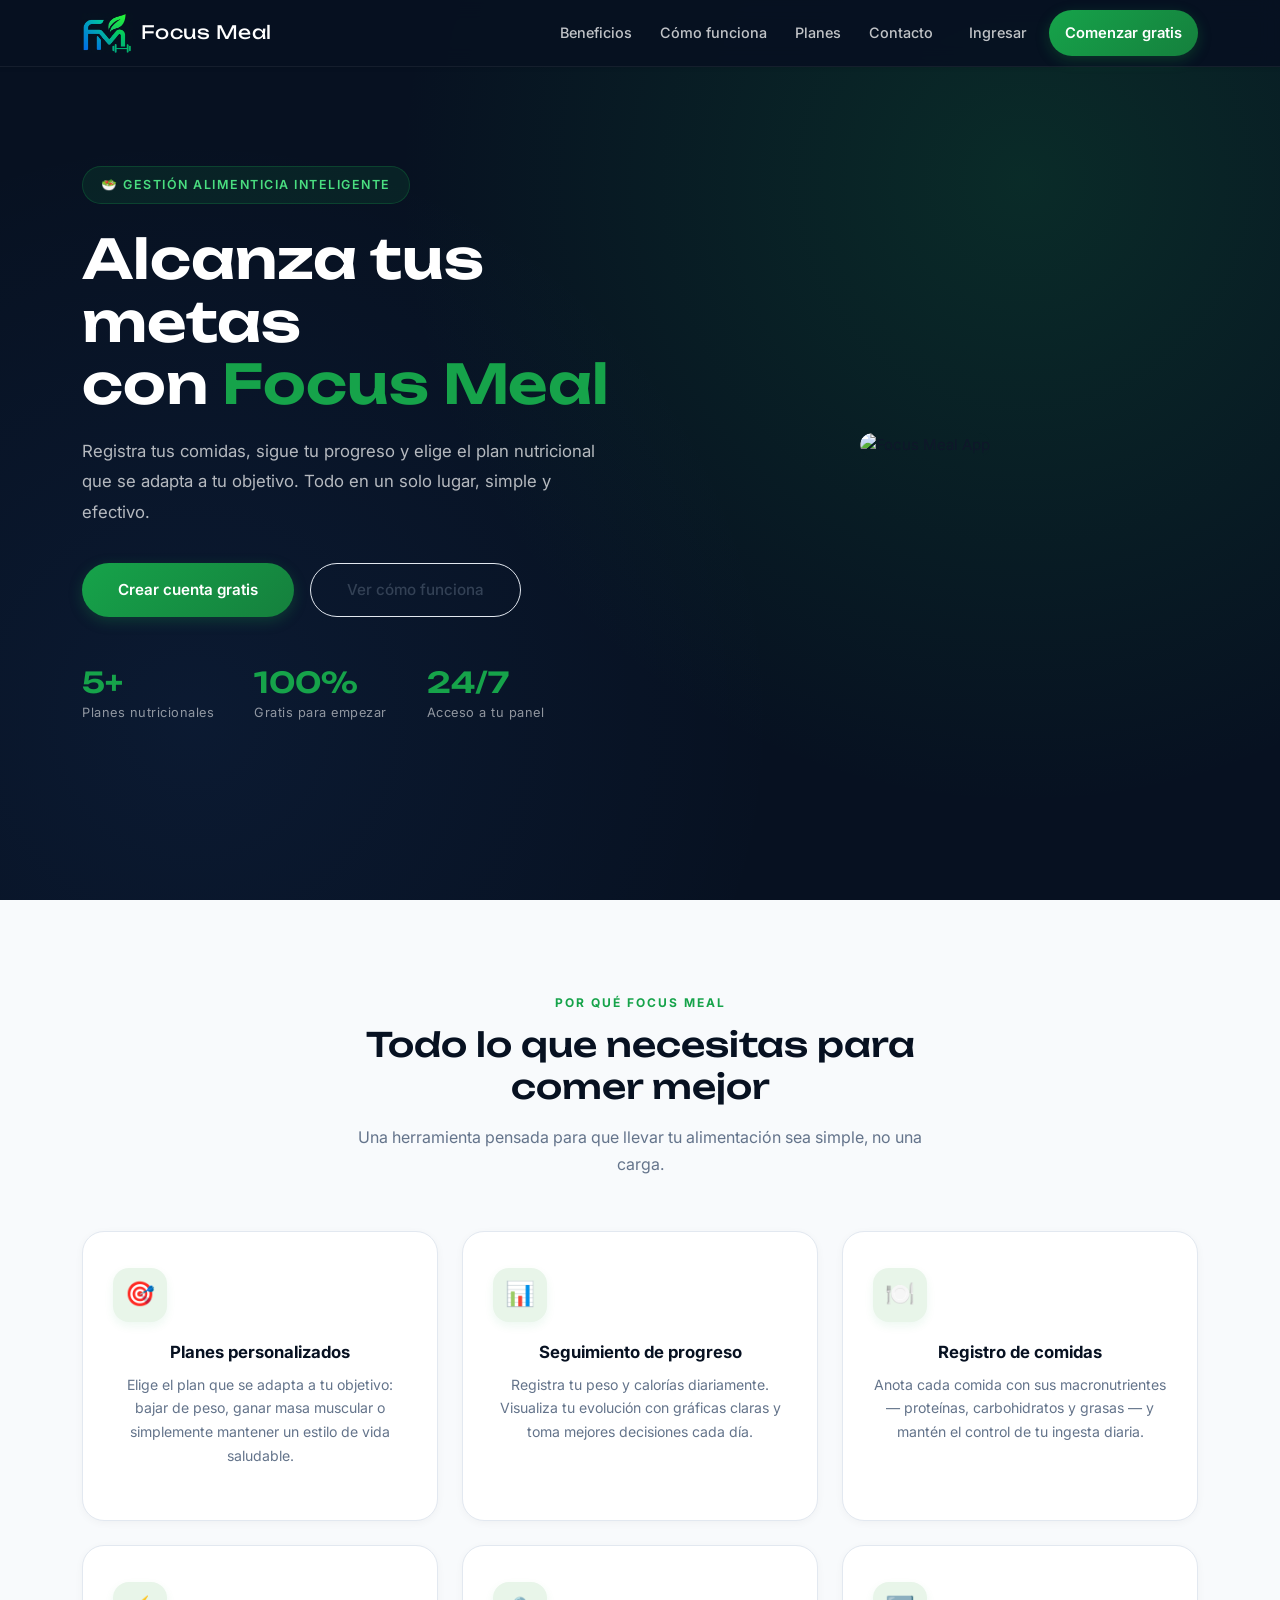
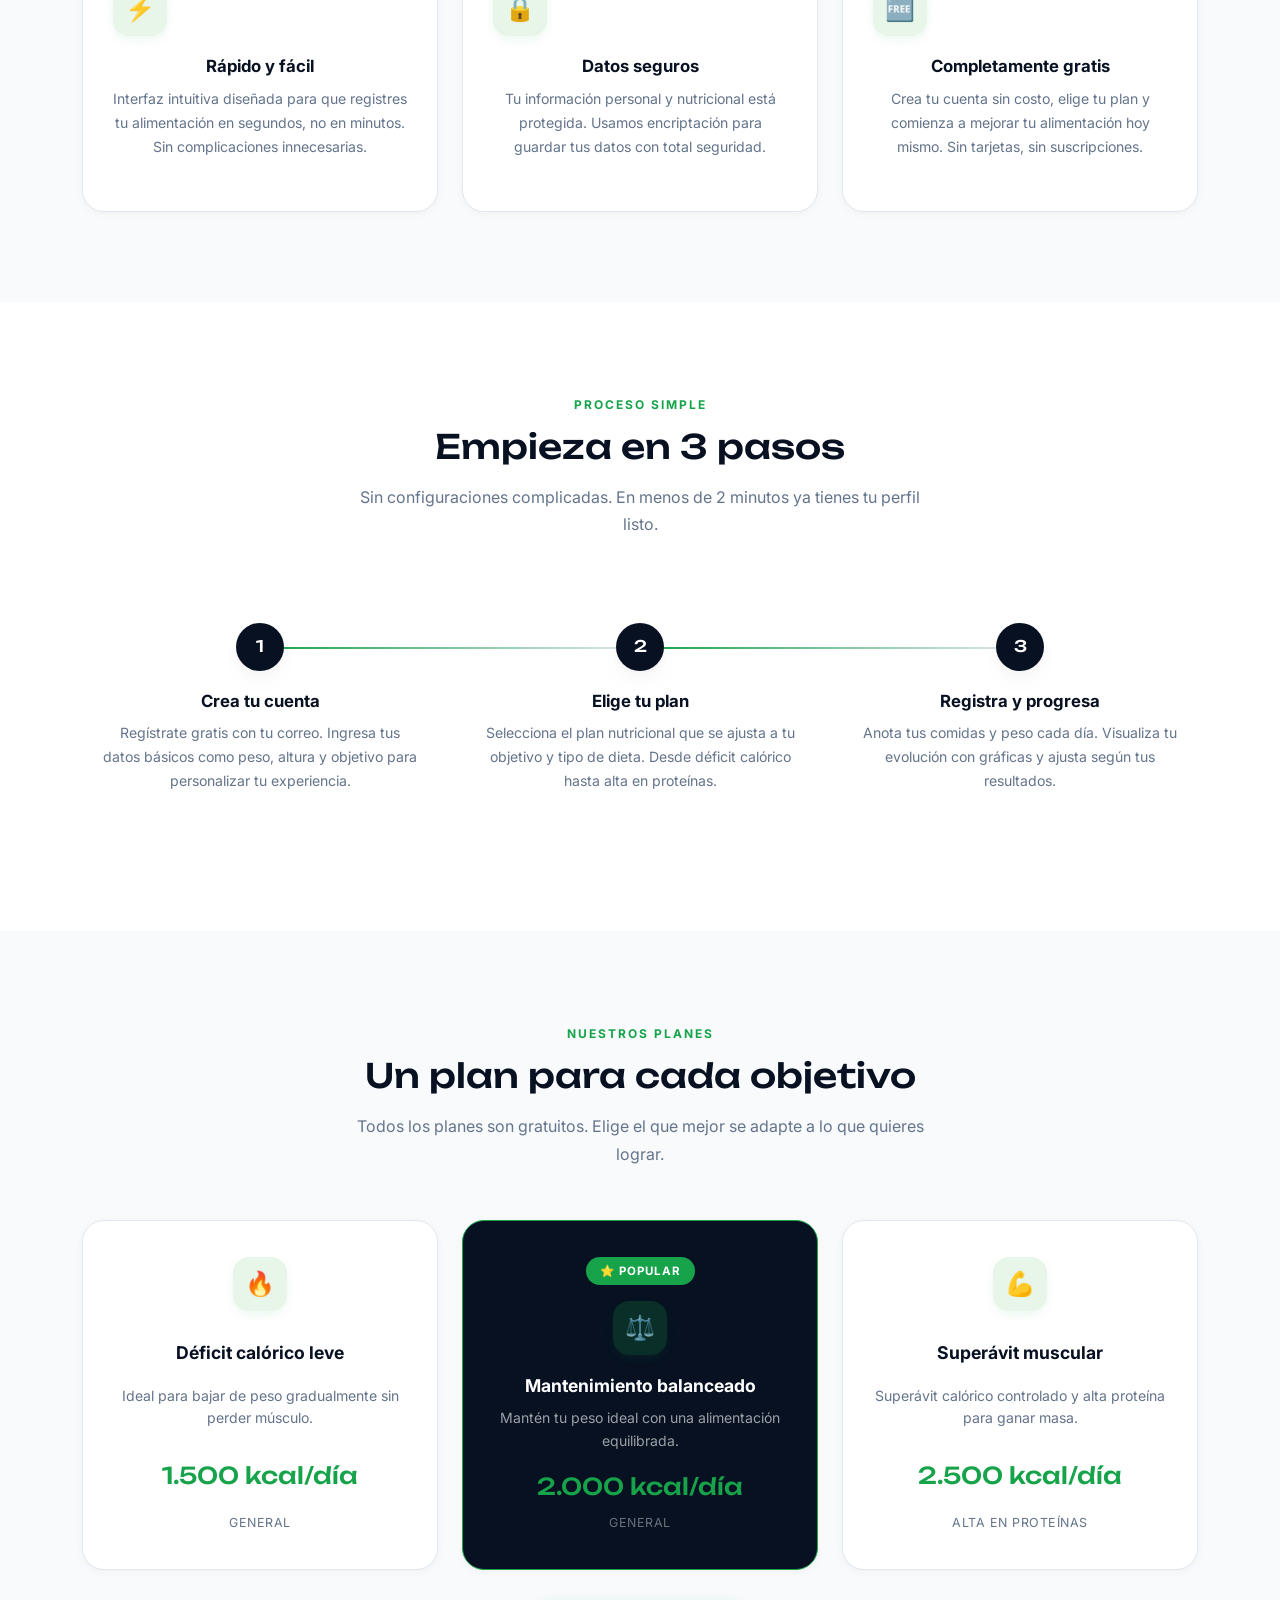
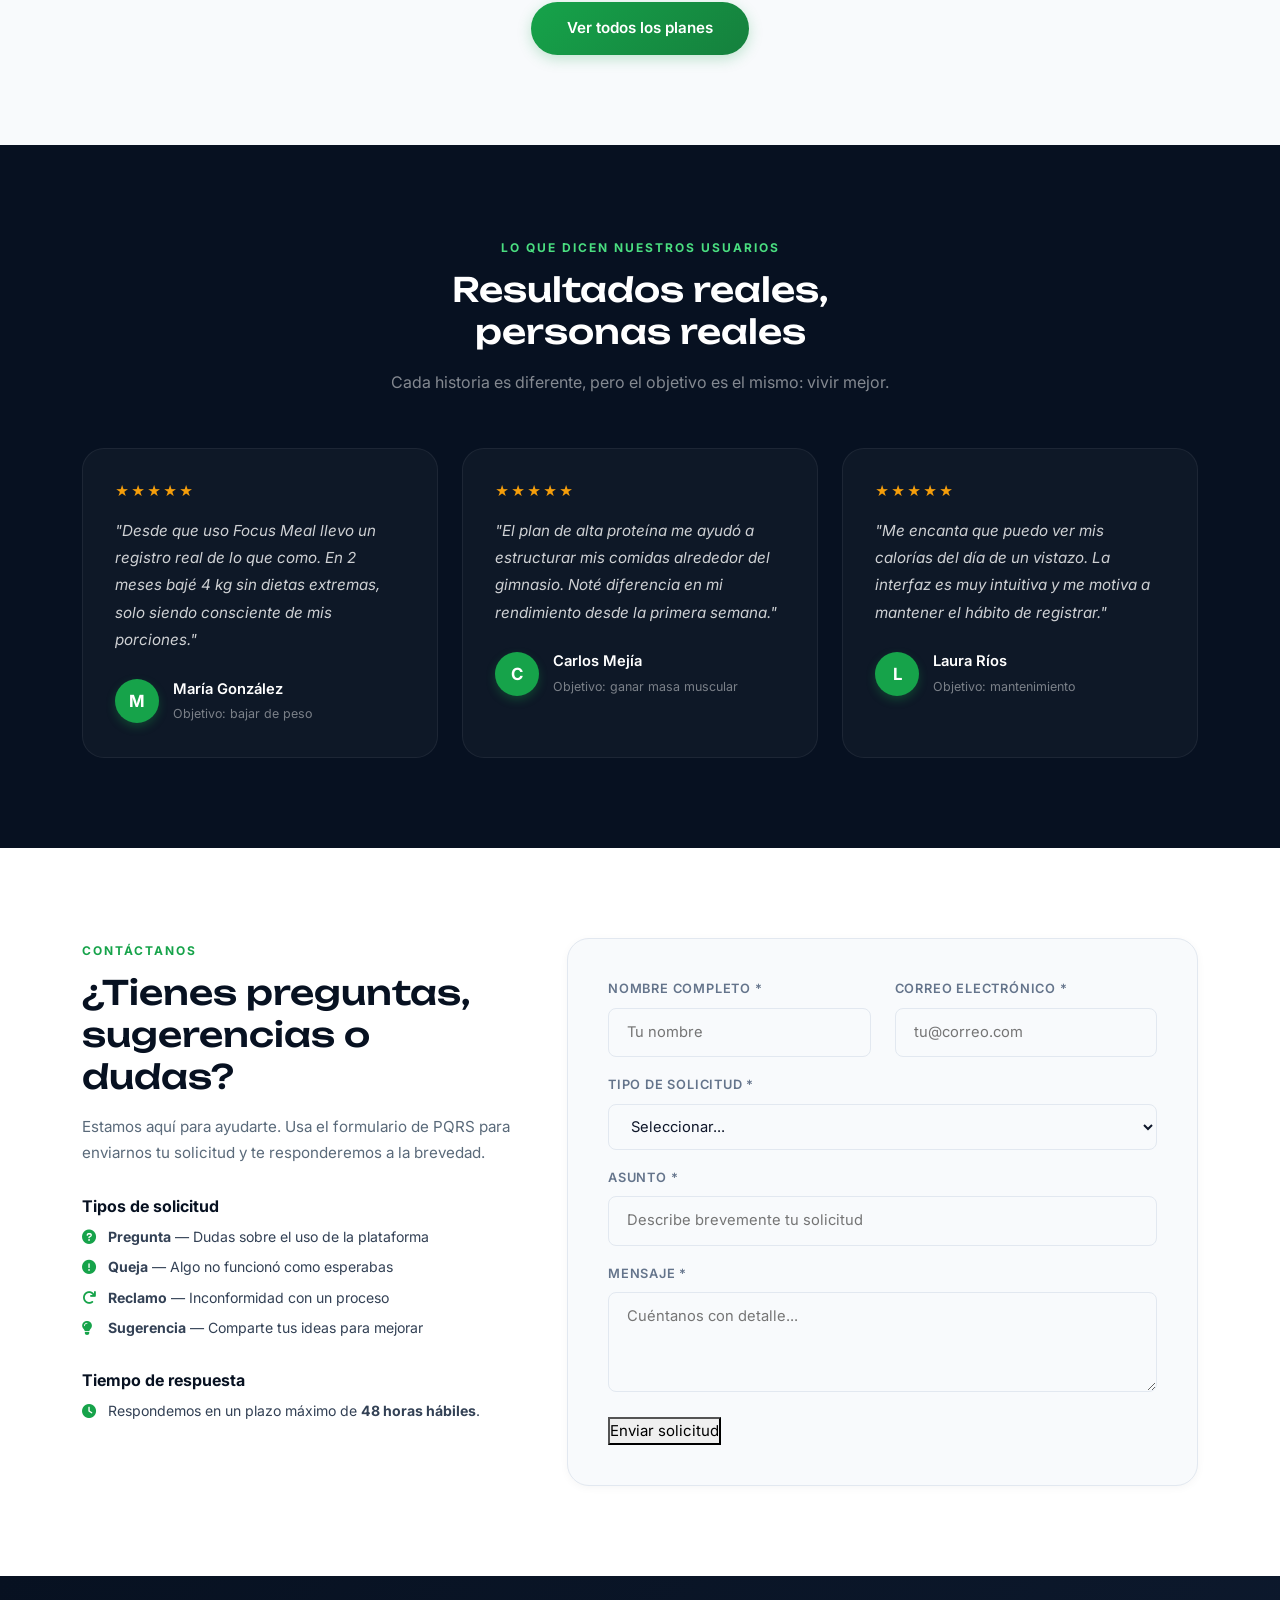
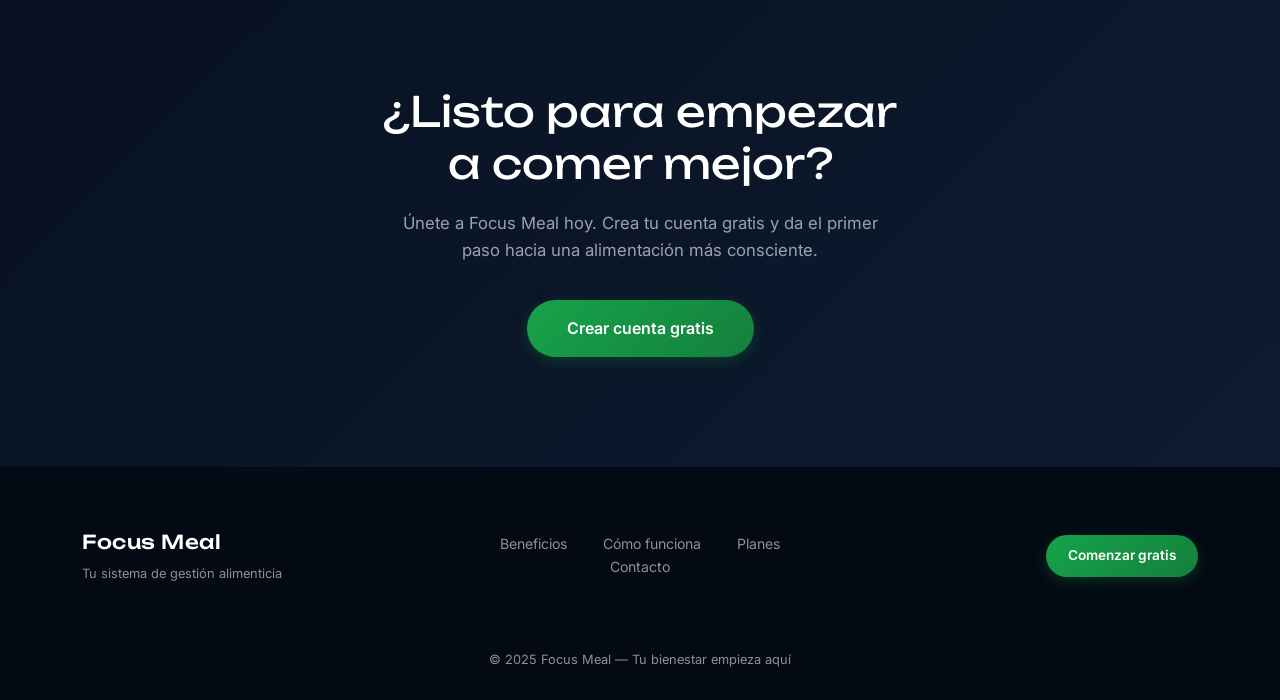
==== commit 9dcfa835: "arreglos de estilo" ====
--- a/html/index.html
+++ b/html/index.html
@@ -9,489 +9,14 @@
   <link rel="preconnect" href="https://fonts.gstatic.com" crossorigin>
   <link href="https://fonts.googleapis.com/css2?family=Inter:wght@400;500;600;700&family=Unbounded:wght@200;400;600&display=swap" rel="stylesheet">
   <link rel="stylesheet" href="https://cdnjs.cloudflare.com/ajax/libs/font-awesome/6.0.0/css/all.min.css">
-  <link rel="stylesheet" href="../css/index.css">
-  <style>
-    /* ── Secciones generales ── */
-    section { padding: 80px 0; }
-    .section-tag {
-      display: inline-block;
-      font-size: 0.75rem;
-      font-weight: 700;
-      letter-spacing: 2px;
-      text-transform: uppercase;
-      color: #16A34A;
-      margin-bottom: 12px;
-    }
-    .section-title {
-      font-family: 'Unbounded', sans-serif;
-      font-weight: 400;
-      font-size: 2rem;
-      color: #071121;
-      margin-bottom: 16px;
-      line-height: 1.2;
-    }
-    .section-sub {
-      font-size: 1rem;
-      color: #5a6a7a;
-      max-width: 560px;
-      margin: 0 auto 48px;
-      line-height: 1.7;
-    }
-
-    /* ── Override index.css que rompe el hero ── */
-    .hero .fade-in,
-    .hero .fade-in-delay {
-      position: static !important;
-      opacity: 1 !important;
-      animation: fadeIn 1s ease forwards !important;
-    }
-    .hero-heading {
-      position: static !important;
-      font-size: clamp(2rem, 5vw, 3.2rem) !important;
-      color: #ffffff !important;
-      bottom: auto !important;
-    }
-
-    /* ── HERO ── */
-    .hero {
-      min-height: 100vh;
-      background: #071121;
-      display: flex;
-      align-items: center;
-      position: relative;
-      overflow: hidden;
-      padding-top: 64px;
-    }
-    .hero::before {
-      content: '';
-      position: absolute;
-      top: -120px; right: -120px;
-      width: 500px; height: 500px;
-      background: radial-gradient(circle, rgba(22,163,74,0.15) 0%, transparent 70%);
-      border-radius: 50%;
-    }
-    .hero::after {
-      content: '';
-      position: absolute;
-      bottom: -80px; left: -80px;
-      width: 350px; height: 350px;
-      background: radial-gradient(circle, rgba(127,184,216,0.1) 0%, transparent 70%);
-      border-radius: 50%;
-    }
-    .hero-badge {
-      display: inline-block;
-      background: rgba(22,163,74,0.15);
-      color: #4ade80;
-      font-size: 0.78rem;
-      font-weight: 600;
-      letter-spacing: 1.5px;
-      text-transform: uppercase;
-      padding: 6px 16px;
-      border-radius: 999px;
-      border: 1px solid rgba(22,163,74,0.3);
-      margin-bottom: 24px;
-    }
-    .hero-heading {
-      font-family: 'Unbounded', sans-serif;
-      font-weight: 600;
-      font-size: clamp(2rem, 5vw, 3.2rem);
-      color: #ffffff;
-      line-height: 1.15;
-      margin-bottom: 20px;
-    }
-    .hero-title span { color: #16A34A; }
-    .hero-description {
-      font-size: 1.05rem;
-      color: rgba(255,255,255,0.65);
-      line-height: 1.75;
-      margin-bottom: 36px;
-      max-width: 520px;
-    }
-    .hero-btns { display: flex; gap: 14px; flex-wrap: wrap; }
-    .btn-hero-primary {
-      padding: 14px 32px;
-      background: #16A34A;
-      color: #fff;
-      font-weight: 600;
-      font-size: 0.95rem;
-      border-radius: 999px;
-      text-decoration: none;
-      border: none;
-      transition: background 0.2s, transform 0.15s, box-shadow 0.2s;
-      box-shadow: 0 4px 18px rgba(22,163,74,0.35);
-    }
-    .btn-hero-primary:hover {
-      background: #15803D;
-      transform: translateY(-2px);
-      box-shadow: 0 6px 24px rgba(22,163,74,0.45);
-      color: #fff;
-    }
-    .btn-hero-secondary {
-      padding: 14px 32px;
-      background: transparent;
-      color: rgba(255,255,255,0.85);
-      font-weight: 500;
-      font-size: 0.95rem;
-      border-radius: 999px;
-      text-decoration: none;
-      border: 1.5px solid rgba(255,255,255,0.25);
-      transition: border-color 0.2s, color 0.2s, background 0.2s;
-    }
-    .btn-hero-secondary:hover {
-      border-color: rgba(255,255,255,0.6);
-      color: #fff;
-      background: rgba(255,255,255,0.05);
-    }
-    .hero-stats {
-      display: flex;
-      gap: 36px;
-      margin-top: 48px;
-      flex-wrap: wrap;
-    }
-    .hero-stat strong {
-      display: block;
-      font-family: 'Unbounded', sans-serif;
-      font-weight: 600;
-      font-size: 1.6rem;
-      color: #16A34A;
-    }
-    .hero-stat span {
-      font-size: 0.8rem;
-      color: rgba(255,255,255,0.5);
-      letter-spacing: 0.5px;
-    }
-    .hero-mockup {
-      position: relative;
-      z-index: 2;
-    }
-    .hero-mockup img {
-      width: 100%;
-      max-width: 480px;
-      border-radius: 20px;
-      mask: linear-gradient(to bottom, black 60%, transparent 100%);
-      -webkit-mask: linear-gradient(to bottom, black 60%, transparent 100%);
-    }
-
-    /* ── BENEFICIOS ── */
-    .beneficios { background: #f8fafb; }
-    .beneficio-card {
-      background: #fff;
-      border: 1px solid #e8edf2;
-      border-radius: 16px;
-      padding: 32px 28px;
-      height: 100%;
-      transition: transform 0.2s, box-shadow 0.2s, border-color 0.2s;
-    }
-    .beneficio-card:hover {
-      transform: translateY(-6px);
-      box-shadow: 0 12px 36px rgba(7,17,33,0.1);
-      border-color: #16A34A;
-    }
-    .beneficio-icon {
-      width: 52px; height: 52px;
-      background: #dcfce7;
-      border-radius: 14px;
-      display: flex;
-      align-items: center;
-      justify-content: center;
-      font-size: 1.4rem;
-      margin-bottom: 18px;
-    }
-    .beneficio-card h4 {
-      font-weight: 700;
-      font-size: 1rem;
-      color: #071121;
-      margin-bottom: 10px;
-    }
-    .beneficio-card p {
-      font-size: 0.88rem;
-      color: #5a6a7a;
-      line-height: 1.65;
-      margin: 0;
-    }
-
-    /* ── CÓMO FUNCIONA ── */
-    .como-funciona { background: #fff; }
-    .paso-num {
-      width: 44px; height: 44px;
-      background: #071121;
-      color: #fff;
-      font-family: 'Unbounded', sans-serif;
-      font-weight: 600;
-      font-size: 0.9rem;
-      border-radius: 50%;
-      display: flex;
-      align-items: center;
-      justify-content: center;
-      margin: 0 auto 16px;
-      flex-shrink: 0;
-    }
-    .paso-card {
-      text-align: center;
-      padding: 32px 20px;
-      position: relative;
-    }
-    .paso-card h4 {
-      font-weight: 700;
-      font-size: 1rem;
-      color: #071121;
-      margin-bottom: 10px;
-    }
-    .paso-card p {
-      font-size: 0.87rem;
-      color: #5a6a7a;
-      line-height: 1.65;
-      margin: 0;
-    }
-    .paso-linea {
-      position: absolute;
-      top: 54px;
-      right: -50%;
-      width: 100%;
-      height: 2px;
-      background: linear-gradient(to right, #16A34A, #dcfce7);
-      z-index: 0;
-    }
-
-    /* ── PLANES ── */
-    .planes-section { background: #f8fafb; }
-    .plan-preview {
-      background: #fff;
-      border: 1.5px solid #e8edf2;
-      border-radius: 18px;
-      padding: 32px 28px;
-      text-align: center;
-      height: 100%;
-      transition: transform 0.2s, box-shadow 0.2s, border-color 0.2s;
-    }
-    .plan-preview:hover {
-      transform: translateY(-6px);
-      box-shadow: 0 12px 36px rgba(7,17,33,0.1);
-      border-color: #16A34A;
-    }
-    .plan-preview.destacado {
-      border-color: #16A34A;
-      background: #071121;
-    }
-    .plan-preview.destacado h4,
-    .plan-preview.destacado p,
-    .plan-preview.destacado .plan-kcal { color: rgba(255,255,255,0.85) !important; }
-    .plan-preview.destacado h4 { color: #fff !important; }
-    .plan-badge {
-      display: inline-block;
-      background: #16A34A;
-      color: #fff;
-      font-size: 0.7rem;
-      font-weight: 700;
-      letter-spacing: 1px;
-      text-transform: uppercase;
-      padding: 4px 12px;
-      border-radius: 999px;
-      margin-bottom: 14px;
-    }
-    .plan-preview h4 {
-      font-weight: 700;
-      font-size: 1.05rem;
-      color: #071121;
-      margin-bottom: 8px;
-    }
-    .plan-preview p {
-      font-size: 0.85rem;
-      color: #5a6a7a;
-      margin-bottom: 12px;
-    }
-    .plan-kcal {
-      font-family: 'Unbounded', sans-serif;
-      font-weight: 600;
-      font-size: 1.4rem;
-      color: #16A34A;
-      display: block;
-      margin-bottom: 6px;
-    }
-    .plan-tipo {
-      font-size: 0.75rem;
-      color: #8a9ab0;
-      text-transform: uppercase;
-      letter-spacing: 0.5px;
-    }
-
-    /* ── TESTIMONIOS ── */
-    .testimonios { background: #071121; }
-    .testimonio-card {
-      background: rgba(255,255,255,0.05);
-      border: 1px solid rgba(255,255,255,0.1);
-      border-radius: 16px;
-      padding: 28px;
-    }
-    .testimonio-texto {
-      font-size: 0.95rem;
-      color: rgba(255,255,255,0.8);
-      line-height: 1.7;
-      font-style: italic;
-      margin-bottom: 20px;
-    }
-    .testimonio-autor {
-      display: flex;
-      align-items: center;
-      gap: 12px;
-    }
-    .testimonio-avatar {
-      width: 42px; height: 42px;
-      background: #16A34A;
-      border-radius: 50%;
-      display: flex;
-      align-items: center;
-      justify-content: center;
-      font-weight: 700;
-      font-size: 1rem;
-      color: #fff;
-      flex-shrink: 0;
-    }
-    .testimonio-nombre {
-      font-weight: 600;
-      font-size: 0.9rem;
-      color: #fff;
-      display: block;
-    }
-    .testimonio-cargo {
-      font-size: 0.78rem;
-      color: rgba(255,255,255,0.45);
-    }
-    .estrellas { color: #16A34A; font-size: 0.85rem; margin-bottom: 14px; }
-
-    /* ── PQRS ── */
-    .pqrs-section { background: #fff; }
-    .pqrs-form {
-      background: #f8fafb;
-      border: 1px solid #e8edf2;
-      border-radius: 18px;
-      padding: 40px;
-    }
-    .pqrs-form label {
-      font-size: 0.83rem;
-      font-weight: 600;
-      color: #374151;
-      text-transform: uppercase;
-      letter-spacing: 0.4px;
-      margin-bottom: 6px;
-      display: block;
-    }
-    .pqrs-form input,
-    .pqrs-form select,
-    .pqrs-form textarea {
-      width: 100%;
-      padding: 11px 16px;
-      border: 1.5px solid #e8edf2;
-      border-radius: 10px;
-      font-family: 'Inter', sans-serif;
-      font-size: 0.9rem;
-      color: #111827;
-      background: #fff;
-      margin-bottom: 18px;
-      outline: none;
-      transition: border-color 0.2s, box-shadow 0.2s;
-    }
-    .pqrs-form input:focus,
-    .pqrs-form select:focus,
-    .pqrs-form textarea:focus {
-      border-color: #16A34A;
-      box-shadow: 0 0 0 3px rgba(22,163,74,0.12);
-    }
-    .pqrs-form textarea { resize: vertical; min-height: 110px; }
-    .btn-pqrs {
-      width: 100%;
-      padding: 13px;
-      background: #16A34A;
-      color: #fff;
-      font-weight: 700;
-      font-size: 0.95rem;
-      border: none;
-      border-radius: 999px;
-      cursor: pointer;
-      transition: background 0.2s, transform 0.15s;
-      font-family: 'Inter', sans-serif;
-    }
-    .btn-pqrs:hover { background: #15803D; transform: translateY(-1px); }
-    .pqrs-info h5 {
-      font-weight: 700;
-      font-size: 1rem;
-      color: #071121;
-      margin-bottom: 8px;
-      margin-top: 28px;
-    }
-    .pqrs-info p {
-      font-size: 0.88rem;
-      color: #5a6a7a;
-      margin-bottom: 4px;
-    }
-    .pqrs-info i { color: #16A34A; width: 18px; }
-
-    /* ── CTA FINAL ── */
-    .cta-final {
-      background: linear-gradient(135deg, #071121 0%, #0d1f3c 100%);
-      padding: 100px 0;
-      text-align: center;
-    }
-    .cta-final h2 {
-      font-family: 'Unbounded', sans-serif;
-      font-weight: 400;
-      font-size: clamp(1.6rem, 4vw, 2.4rem);
-      color: #fff;
-      margin-bottom: 16px;
-    }
-    .cta-final p {
-      font-size: 1rem;
-      color: rgba(255,255,255,0.6);
-      margin-bottom: 36px;
-      max-width: 480px;
-      margin-left: auto;
-      margin-right: auto;
-    }
-
-    /* ── FOOTER ── */
-    .footer-main {
-      background: #040c18;
-      padding: 48px 0 24px;
-      color: rgba(255,255,255,0.5);
-      font-size: 0.85rem;
-    }
-    .footer-brand {
-      font-family: 'Unbounded', sans-serif;
-      font-weight: 200;
-      font-size: 1.1rem;
-      color: #fff;
-      letter-spacing: 1px;
-    }
-    .footer-links a {
-      color: rgba(255,255,255,0.5);
-      text-decoration: none;
-      margin: 0 12px;
-      font-size: 0.85rem;
-      transition: color 0.2s;
-    }
-    .footer-links a:hover { color: #16A34A; }
-    .footer-divider {
-      border-color: rgba(255,255,255,0.08);
-      margin: 32px 0 20px;
-    }
-
-    /* ── Responsive ── */
-    @media (max-width: 768px) {
-      section { padding: 56px 0; }
-      .hero { padding-top: 80px; }
-      .hero-mockup { margin-top: 40px; }
-      .paso-linea { display: none; }
-      .pqrs-form { padding: 24px; }
-    }
-  </style>
+  <link rel="stylesheet" href="/css/styles.css">
 </head>
 <body>
 
-<!-- ═══ NAVBAR ═══════════════════════════════════════════ -->
 <nav class="navbar navbar-expand-lg navbar-dark bg-primary fixed-top shadow-sm">
   <div class="container">
-    <a class="navbar-brand d-flex align-items-center" href="index.html">
-      <img src="../img/logo.png" alt="Focus Meal logo" class="logo-navbar">
+    <a class="navbar-brand d-flex align-items-center" href="/html/index.html">
+      <img src="/img/logo.png" alt="Focus Meal logo" class="logo-navbar">
       <span class="ms-2 logo-text">Focus Meal</span>
     </a>
     <button class="navbar-toggler" type="button" data-bs-toggle="collapse" data-bs-target="#navMenu">
@@ -503,16 +28,15 @@
         <li class="nav-item"><a class="nav-link" href="#como-funciona">Cómo funciona</a></li>
         <li class="nav-item"><a class="nav-link" href="#planes">Planes</a></li>
         <li class="nav-item"><a class="nav-link" href="#contacto">Contacto</a></li>
-        <li class="nav-item ms-lg-2"><a class="nav-link" href="login.html">Ingresar</a></li>
+        <li class="nav-item ms-lg-2"><a class="nav-link" href="/html/login.html">Ingresar</a></li>
         <li class="nav-item ms-lg-2">
-          <a href="registro.html" class="btn btn-primary btn-sm px-3">Comenzar gratis</a>
+          <a href="/html/registro.html" class="btn btn-primary btn-sm px-3">Comenzar gratis</a>
         </li>
       </ul>
     </div>
   </div>
 </nav>
 
-<!-- ═══ HERO ══════════════════════════════════════════════ -->
 <section class="hero">
   <div class="container">
     <div class="row align-items-center">
@@ -525,7 +49,7 @@
           Registra tus comidas, sigue tu progreso y elige el plan nutricional que se adapta a tu objetivo. Todo en un solo lugar, simple y efectivo.
         </p>
         <div class="hero-btns">
-          <a href="registro.html" class="btn-hero-primary">Crear cuenta gratis</a>
+          <a href="/html/registro.html" class="btn-hero-primary">Crear cuenta gratis</a>
           <a href="#como-funciona" class="btn-hero-secondary">Ver cómo funciona</a>
         </div>
         <div class="hero-stats">
@@ -544,19 +68,17 @@
         </div>
       </div>
       <div class="col-lg-6 hero-mockup fade-in-delay text-center">
-        <img src="../img/mockup.png" alt="Focus Meal App">
-      </div>
-    </div>
-  </div>
-</section>
-
-<!-- ═══ BENEFICIOS ════════════════════════════════════════ -->
+        <img src="/img/mockup.png" alt="Focus Meal App">
+      </div>
+    </div>
+  </div>
+</section>
+
 <section class="beneficios" id="beneficios">
   <div class="container text-center">
     <div class="section-tag">Por qué Focus Meal</div>
     <h2 class="section-title">Todo lo que necesitas para<br>comer mejor</h2>
     <p class="section-sub">Una herramienta pensada para que llevar tu alimentación sea simple, no una carga.</p>
-
     <div class="row g-4">
       <div class="col-md-4">
         <div class="beneficio-card">
@@ -604,13 +126,11 @@
   </div>
 </section>
 
-<!-- ═══ CÓMO FUNCIONA ════════════════════════════════════ -->
 <section class="como-funciona" id="como-funciona">
   <div class="container text-center">
     <div class="section-tag">Proceso simple</div>
     <h2 class="section-title">Empieza en 3 pasos</h2>
     <p class="section-sub">Sin configuraciones complicadas. En menos de 2 minutos ya tienes tu perfil listo.</p>
-
     <div class="row justify-content-center">
       <div class="col-md-4 position-relative">
         <div class="paso-card">
@@ -639,13 +159,11 @@
   </div>
 </section>
 
-<!-- ═══ PLANES ════════════════════════════════════════════ -->
 <section class="planes-section" id="planes">
   <div class="container text-center">
     <div class="section-tag">Nuestros planes</div>
     <h2 class="section-title">Un plan para cada objetivo</h2>
     <p class="section-sub">Todos los planes son gratuitos. Elige el que mejor se adapte a lo que quieres lograr.</p>
-
     <div class="row g-4 justify-content-center">
       <div class="col-md-4 col-sm-6">
         <div class="plan-preview">
@@ -676,22 +194,19 @@
         </div>
       </div>
     </div>
-
     <div class="mt-4">
-      <a href="../php/planes.php" class="btn-hero-primary" style="display:inline-block; margin-top:8px">
+      <a href="/php/planes.php" class="btn-hero-primary" style="display:inline-block; margin-top:8px">
         Ver todos los planes
       </a>
     </div>
   </div>
 </section>
 
-<!-- ═══ TESTIMONIOS ══════════════════════════════════════ -->
 <section class="testimonios">
   <div class="container text-center">
     <div class="section-tag" style="color:#4ade80">Lo que dicen nuestros usuarios</div>
     <h2 class="section-title" style="color:#fff">Resultados reales,<br>personas reales</h2>
     <p class="section-sub" style="color:rgba(255,255,255,0.5)">Cada historia es diferente, pero el objetivo es el mismo: vivir mejor.</p>
-
     <div class="row g-4 text-start">
       <div class="col-md-4">
         <div class="testimonio-card">
@@ -736,34 +251,28 @@
   </div>
 </section>
 
-<!-- ═══ PQRS / CONTACTO ══════════════════════════════════ -->
 <section class="pqrs-section" id="contacto">
   <div class="container">
     <div class="row align-items-start g-5">
-
       <div class="col-lg-5">
         <div class="section-tag">Contáctanos</div>
         <h2 class="section-title" style="text-align:left">¿Tienes preguntas,<br>sugerencias o dudas?</h2>
         <p style="color:#5a6a7a; font-size:0.95rem; line-height:1.7; margin-bottom:8px">
           Estamos aquí para ayudarte. Usa el formulario de PQRS para enviarnos tu solicitud y te responderemos a la brevedad.
         </p>
-
         <div class="pqrs-info">
           <h5>Tipos de solicitud</h5>
           <p><i class="fas fa-question-circle"></i> <strong>Pregunta</strong> — Dudas sobre el uso de la plataforma</p>
           <p><i class="fas fa-exclamation-circle"></i> <strong>Queja</strong> — Algo no funcionó como esperabas</p>
           <p><i class="fas fa-redo"></i> <strong>Reclamo</strong> — Inconformidad con un proceso</p>
           <p><i class="fas fa-lightbulb"></i> <strong>Sugerencia</strong> — Comparte tus ideas para mejorar</p>
-
           <h5>Tiempo de respuesta</h5>
           <p><i class="fas fa-clock"></i> Respondemos en un plazo máximo de <strong>48 horas hábiles</strong>.</p>
         </div>
       </div>
-
       <div class="col-lg-7">
         <div class="pqrs-form">
-          <form id="formPQRS" action="../php/pqrs.php" method="POST" novalidate>
-
+          <form id="formPQRS" action="/php/pqrs.php" method="POST" novalidate>
             <div class="row">
               <div class="col-md-6">
                 <label>Nombre completo *</label>
@@ -774,7 +283,6 @@
                 <input type="email" name="correo" id="pqrs-correo" placeholder="tu@correo.com" required>
               </div>
             </div>
-
             <label>Tipo de solicitud *</label>
             <select name="tipo" id="pqrs-tipo" required>
               <option value="">Seleccionar...</option>
@@ -783,35 +291,28 @@
               <option value="Reclamo">Reclamo</option>
               <option value="Sugerencia">Sugerencia</option>
             </select>
-
             <label>Asunto *</label>
             <input type="text" name="asunto" id="pqrs-asunto" placeholder="Describe brevemente tu solicitud" required>
-
             <label>Mensaje *</label>
             <textarea name="mensaje" id="pqrs-mensaje" placeholder="Cuéntanos con detalle..." required></textarea>
-
             <button type="submit" class="btn-pqrs">Enviar solicitud</button>
-
           </form>
         </div>
       </div>
-
-    </div>
-  </div>
-</section>
-
-<!-- ═══ CTA FINAL ═════════════════════════════════════════ -->
+    </div>
+  </div>
+</section>
+
 <section class="cta-final">
   <div class="container">
     <h2>¿Listo para empezar<br>a comer mejor?</h2>
     <p>Únete a Focus Meal hoy. Crea tu cuenta gratis y da el primer paso hacia una alimentación más consciente.</p>
-    <a href="registro.html" class="btn-hero-primary" style="font-size:1rem; padding:16px 40px">
+    <a href="/html/registro.html" class="btn-hero-primary" style="font-size:1rem; padding:16px 40px">
       Crear cuenta gratis
     </a>
   </div>
 </section>
 
-<!-- ═══ FOOTER ════════════════════════════════════════════ -->
 <footer class="footer-main">
   <div class="container">
     <div class="row align-items-center">
@@ -826,7 +327,7 @@
         <a href="#contacto">Contacto</a>
       </div>
       <div class="col-md-4 text-md-end">
-        <a href="registro.html" class="btn-hero-primary" style="font-size:0.85rem; padding:10px 22px">Comenzar gratis</a>
+        <a href="/html/registro.html" class="btn-hero-primary" style="font-size:0.85rem; padding:10px 22px">Comenzar gratis</a>
       </div>
     </div>
     <hr class="footer-divider">
@@ -838,7 +339,6 @@
 
 <script src="https://cdn.jsdelivr.net/npm/bootstrap@5.3.2/dist/js/bootstrap.bundle.min.js"></script>
 <script>
-  // Navbar ocultar al bajar
   (function(){
     let last = 0;
     const nav = document.querySelector('.navbar');
@@ -849,7 +349,6 @@
     }, { passive: true });
   })();
 
-  // Smooth scroll para links del navbar
   document.querySelectorAll('a[href^="#"]').forEach(a => {
     a.addEventListener('click', e => {
       const target = document.querySelector(a.getAttribute('href'));
@@ -860,7 +359,6 @@
     });
   });
 
-  // Validación PQRS
   document.getElementById('formPQRS').addEventListener('submit', function(e) {
     const nombre  = document.getElementById('pqrs-nombre').value.trim();
     const correo  = document.getElementById('pqrs-correo').value.trim();
--- a/css/styles.css
+++ b/css/styles.css
@@ -0,0 +1,1451 @@
+/* ============================================================
+   styles.css — FocusMeal Global Unified Design System
+   ============================================================ */
+
+@import url('https://fonts.googleapis.com/css2?family=Inter:wght@400;500;600;700&family=Unbounded:wght@200;400;500;600;700&display=swap');
+
+:root {
+  /* System Colors */
+  --green:           #16A34A;
+  --green-dark:      #15803D;
+  --green-light:     #e8f5e9;
+  --green-glow:      rgba(22, 163, 74, 0.25);
+  
+  --navy:            #071121;
+  --navy-mid:        #0e1b30;
+  --navy-light:      #172a45;
+  --navy-glow:       rgba(7, 17, 33, 0.15);
+  
+  --bg:              #f8fafc;
+  --surface:         #ffffff;
+  --border:          #e2e8f0;
+  
+  /* Text colors - Light Theme */
+  --text:            #0f172a;
+  --text-mid:        #334155;
+  --text-light:      #64748b;
+  
+  /* Statuses */
+  --red:             #ef4444;
+  --red-light:       #fee2e2;
+  --amber:           #f59e0b;
+  --amber-light:     #fef3c7;
+  --blue:            #3b82f6;
+  --blue-light:      #dbeafe;
+  
+  /* Typography */
+  --font-headings:   'Unbounded', sans-serif;
+  --font-body:       'Inter', sans-serif;
+  
+  /* Layout details */
+  --radius-sm:       8px;
+  --radius-md:       14px;
+  --radius-lg:       22px;
+  --transition:      all 0.3s cubic-bezier(0.4, 0, 0.2, 1);
+  
+  /* Shadows */
+  --shadow-sm:       0 2px 8px rgba(7, 17, 33, 0.04);
+  --shadow-md:       0 12px 30px -10px rgba(7, 17, 33, 0.08), 0 4px 12px -2px rgba(7, 17, 33, 0.03);
+  --shadow-lg:       0 22px 48px -8px rgba(7, 17, 33, 0.12), 0 8px 24px -4px rgba(7, 17, 33, 0.06);
+  --shadow-glow:     0 0 20px rgba(22, 163, 74, 0.2);
+}
+
+/* === Reset Base === */
+*, *::before, *::after {
+  box-sizing: border-box;
+  margin: 0;
+  padding: 0;
+}
+
+html {
+  scroll-behavior: smooth;
+}
+
+body {
+  font-family: var(--font-body);
+  background-color: var(--bg);
+  color: var(--text);
+  min-height: 100vh;
+  font-size: 15px;
+  line-height: 1.6;
+  display: flex;
+  flex-direction: column;
+}
+
+h1, h2, h3, h4, h5, h6 {
+  font-family: var(--font-headings);
+  font-weight: 500;
+  color: var(--navy);
+  line-height: 1.25;
+}
+
+p {
+  color: var(--text-mid);
+}
+
+a {
+  color: var(--green);
+  text-decoration: none;
+  transition: var(--transition);
+}
+
+a:hover {
+  color: var(--green-dark);
+}
+
+/* === Layout & Containers === */
+.panel-header {
+  background: rgba(7, 17, 33, 0.95);
+  backdrop-filter: blur(10px);
+  display: flex;
+  align-items: center;
+  justify-content: space-between;
+  padding: 0 36px;
+  height: 70px;
+  position: sticky;
+  top: 0;
+  z-index: 1000;
+  border-bottom: 1px solid rgba(255, 255, 255, 0.06);
+  box-shadow: var(--shadow-sm);
+}
+
+.logo-container {
+  display: flex;
+  align-items: center;
+  gap: 12px;
+  text-decoration: none;
+  color: #fff;
+  transition: var(--transition);
+}
+
+.logo-container:hover {
+  opacity: 0.95;
+  transform: translateY(-1px);
+}
+
+.logo-container img {
+  height: 42px;
+  width: auto;
+  object-fit: contain;
+}
+
+.logo-container span {
+  font-family: var(--font-headings);
+  font-weight: 500;
+  font-size: 1.25rem;
+  letter-spacing: 0.5px;
+  color: #fff;
+}
+
+.panel-container {
+  max-width: 1200px;
+  margin: 0 auto;
+  padding: 40px 24px 80px;
+  width: 100%;
+}
+
+.panel-container h1 {
+  font-weight: 400;
+  font-size: 1.8rem;
+  color: var(--navy);
+  margin-bottom: 28px;
+  letter-spacing: -0.5px;
+}
+
+/* === Custom Reusable Components === */
+
+/* ── Cards ── */
+.fm-card {
+  background: var(--surface);
+  border: 1px solid var(--border);
+  border-radius: var(--radius-lg);
+  padding: 32px;
+  box-shadow: var(--shadow-sm);
+  margin-bottom: 28px;
+  transition: var(--transition);
+  position: relative;
+  overflow: hidden;
+}
+
+.fm-card:hover {
+  transform: translateY(-4px);
+  box-shadow: var(--shadow-lg);
+  border-color: rgba(22, 163, 74, 0.15);
+}
+
+.fm-card::before {
+  content: '';
+  position: absolute;
+  top: 0; left: 0;
+  width: 4px; height: 100%;
+  background: var(--green);
+  opacity: 0;
+  transition: var(--transition);
+}
+
+.fm-card:hover::before {
+  opacity: 1;
+}
+
+.fm-card h2 {
+  font-size: 1.3rem;
+  font-weight: 600;
+  color: var(--navy);
+  margin-bottom: 12px;
+}
+
+.fm-card h3 {
+  font-size: 1.05rem;
+  font-weight: 600;
+  color: var(--text-mid);
+  margin-bottom: 18px;
+}
+
+.fm-card p {
+  color: var(--text-light);
+  font-size: 0.92rem;
+  margin-bottom: 10px;
+}
+
+/* Dark Card Variant */
+.fm-card-dark {
+  background: var(--navy-mid);
+  border: 1px solid rgba(255, 255, 255, 0.06);
+  box-shadow: var(--shadow-md);
+  color: rgba(255, 255, 255, 0.9);
+}
+
+.fm-card-dark h2, .fm-card-dark h3 {
+  color: #fff;
+}
+
+.fm-card-dark p {
+  color: rgba(255, 255, 255, 0.65);
+}
+
+/* ── Stats Indicators ── */
+.stats-grid {
+  display: grid;
+  grid-template-columns: repeat(auto-fit, minmax(220px, 1fr));
+  gap: 20px;
+  margin-bottom: 32px;
+}
+
+.stat-box {
+  background: var(--surface);
+  border: 1px solid var(--border);
+  padding: 24px;
+  border-radius: var(--radius-md);
+  box-shadow: var(--shadow-sm);
+  transition: var(--transition);
+  position: relative;
+}
+
+.stat-box:hover {
+  transform: translateY(-2px);
+  box-shadow: var(--shadow-md);
+  border-color: var(--green);
+}
+
+.stat-box h2 {
+  font-size: 1.9rem;
+  font-weight: 600;
+  color: var(--green);
+  line-height: 1.1;
+  margin-bottom: 6px;
+}
+
+.stat-box p {
+  font-size: 0.85rem;
+  font-weight: 500;
+  color: var(--text-light);
+  text-transform: uppercase;
+  letter-spacing: 0.5px;
+}
+
+/* Stat Box Premium Accent */
+.stat-box.premium {
+  background: var(--navy);
+  border-color: var(--navy);
+  color: #fff;
+}
+
+.stat-box.premium h2 {
+  color: var(--green);
+}
+
+.stat-box.premium p {
+  color: rgba(255, 255, 255, 0.5);
+}
+
+/* ── Buttons ── */
+.btn-primary, .btn-hero-primary {
+  display: inline-flex;
+  align-items: center;
+  justify-content: center;
+  padding: 12px 28px;
+  background-color: var(--green) !important;
+  background-image: linear-gradient(135deg, var(--green) 0%, var(--green-dark) 100%) !important;
+  color: #fff !important;
+  font-family: var(--font-body);
+  font-size: 0.92rem;
+  font-weight: 600;
+  border: none !important;
+  border-radius: 99px !important;
+  cursor: pointer;
+  text-decoration: none !important;
+  transition: var(--transition);
+  box-shadow: 0 4px 14px var(--green-glow) !important;
+}
+
+.btn-primary:hover, .btn-hero-primary:hover {
+  background-image: none !important;
+  background-color: var(--green-dark) !important;
+  transform: translateY(-2px);
+  box-shadow: 0 6px 20px var(--green-glow) !important;
+}
+
+.btn-primary:active, .btn-hero-primary:active {
+  transform: translateY(-0.5px);
+}
+
+.btn-secondary, .btn-hero-secondary {
+  display: inline-flex;
+  align-items: center;
+  justify-content: center;
+  padding: 12px 28px;
+  background-color: transparent !important;
+  color: var(--text-mid) !important;
+  font-family: var(--font-body);
+  font-size: 0.92rem;
+  font-weight: 600;
+  border: 1.5px solid var(--border) !important;
+  border-radius: 99px !important;
+  cursor: pointer;
+  text-decoration: none !important;
+  transition: var(--transition);
+}
+
+.btn-secondary:hover, .btn-hero-secondary:hover {
+  background-color: var(--bg) !important;
+  border-color: var(--text-light) !important;
+  color: var(--navy) !important;
+}
+
+.btn-danger {
+  display: inline-flex;
+  align-items: center;
+  justify-content: center;
+  padding: 10px 22px;
+  background-color: transparent !important;
+  color: var(--red) !important;
+  border: 1.5px solid rgba(239, 68, 68, 0.3) !important;
+  border-radius: 99px !important;
+  font-family: var(--font-body);
+  font-size: 0.88rem;
+  font-weight: 600;
+  cursor: pointer;
+  text-decoration: none !important;
+  transition: var(--transition);
+}
+
+.btn-danger:hover {
+  background-color: var(--red) !important;
+  color: #fff !important;
+  border-color: var(--red) !important;
+  box-shadow: 0 4px 12px rgba(239, 68, 68, 0.2);
+}
+
+/* ── Forms ── */
+.form-group {
+  margin-bottom: 20px;
+}
+
+label, .form-label {
+  display: block;
+  font-size: 0.8rem;
+  font-weight: 600;
+  color: var(--text-light);
+  text-transform: uppercase;
+  letter-spacing: 0.8px;
+  margin-bottom: 8px;
+}
+
+input[type="text"],
+input[type="email"],
+input[type="password"],
+input[type="number"],
+input[type="file"],
+select,
+textarea,
+.form-control {
+  width: 100%;
+  padding: 12px 18px;
+  border: 1.5px solid var(--border);
+  border-radius: var(--radius-sm);
+  font-family: var(--font-body);
+  font-size: 0.92rem;
+  color: var(--text);
+  background-color: var(--bg);
+  transition: var(--transition);
+  margin-bottom: 18px;
+  outline: none;
+}
+
+input[type="text"]:focus,
+input[type="email"]:focus,
+input[type="password"]:focus,
+input[type="number"]:focus,
+select:focus,
+textarea:focus,
+.form-control:focus {
+  border-color: var(--green);
+  background-color: #fff;
+  box-shadow: 0 0 0 4px var(--green-glow);
+}
+
+textarea {
+  resize: vertical;
+  min-height: 100px;
+}
+
+/* Validation styling */
+.form-control.is-valid {
+  border-color: var(--green) !important;
+  box-shadow: 0 0 0 3px rgba(22, 163, 74, 0.1) !important;
+}
+
+.form-control.is-invalid {
+  border-color: var(--red) !important;
+  box-shadow: 0 0 0 3px rgba(239, 68, 68, 0.1) !important;
+}
+
+/* ── Tables ── */
+.table-responsive {
+  overflow-x: auto;
+  border-radius: var(--radius-md);
+  border: 1px solid var(--border);
+  box-shadow: var(--shadow-sm);
+  background: var(--surface);
+}
+
+table {
+  width: 100%;
+  border-collapse: collapse;
+  font-size: 0.9rem;
+}
+
+thead th {
+  text-align: left;
+  padding: 14px 18px;
+  background-color: var(--navy);
+  color: #fff;
+  font-family: var(--font-body);
+  font-weight: 600;
+  font-size: 0.8rem;
+  text-transform: uppercase;
+  letter-spacing: 0.6px;
+}
+
+tbody td {
+  padding: 14px 18px;
+  border-bottom: 1px solid var(--border);
+  color: var(--text-mid);
+  background-color: var(--surface);
+  transition: var(--transition);
+}
+
+tbody tr:last-child td {
+  border-bottom: none;
+}
+
+tbody tr:hover td {
+  background-color: rgba(22, 163, 74, 0.02);
+}
+
+/* ── Badges ── */
+.badge {
+  display: inline-flex;
+  align-items: center;
+  justify-content: center;
+  font-size: 0.72rem;
+  font-weight: 700;
+  letter-spacing: 0.4px;
+  padding: 4px 12px;
+  border-radius: 99px;
+  text-transform: uppercase;
+}
+
+.badge.verde, .badge.success {
+  background-color: var(--green-light);
+  color: var(--green-dark);
+}
+
+.badge.gris, .badge.secondary {
+  background-color: #f1f5f9;
+  color: #475569;
+}
+
+.badge.rojo, .badge.danger {
+  background-color: var(--red-light);
+  color: #b91c1c;
+}
+
+.badge.ambar, .badge.warning {
+  background-color: var(--amber-light);
+  color: #b45309;
+}
+
+.badge.navy, .badge.premium {
+  background-color: var(--navy);
+  color: #fff;
+}
+
+/* ── Sidebar Layouts ── */
+.sidebar-layout {
+  display: flex;
+  min-height: calc(100vh - 70px);
+}
+
+.sidebar {
+  width: 260px;
+  background-color: var(--navy);
+  padding: 30px 0;
+  display: flex;
+  flex-direction: column;
+  gap: 4px;
+  flex-shrink: 0;
+  border-right: 1px solid rgba(255, 255, 255, 0.05);
+}
+
+.sidebar a {
+  display: flex;
+  align-items: center;
+  gap: 12px;
+  padding: 14px 28px;
+  color: rgba(255, 255, 255, 0.7);
+  text-decoration: none;
+  font-size: 0.9rem;
+  font-weight: 500;
+  transition: var(--transition);
+  border-left: 4px solid transparent;
+}
+
+.sidebar a:hover {
+  background-color: rgba(255, 255, 255, 0.04);
+  color: #fff;
+}
+
+.sidebar a.activo, .sidebar a.active {
+  background-color: rgba(22, 163, 74, 0.12);
+  color: #fff;
+  border-left-color: var(--green);
+}
+
+.sidebar .seccion-titulo {
+  padding: 20px 28px 8px;
+  font-size: 0.72rem;
+  font-weight: 700;
+  color: rgba(255, 255, 255, 0.3);
+  text-transform: uppercase;
+  letter-spacing: 1px;
+}
+
+/* ── Quick action Dashboard Grid ── */
+.dashboard-grid {
+  display: grid;
+  grid-template-columns: repeat(auto-fit, minmax(240px, 1fr));
+  gap: 20px;
+  margin-top: 10px;
+}
+
+.dashboard-card {
+  background: var(--surface);
+  border: 1px solid var(--border);
+  border-radius: var(--radius-md);
+  padding: 26px;
+  text-decoration: none;
+  color: var(--text);
+  box-shadow: var(--shadow-sm);
+  transition: var(--transition);
+  display: block;
+}
+
+.dashboard-card:hover {
+  transform: translateY(-4px);
+  box-shadow: var(--shadow-lg);
+  border-color: var(--green);
+  text-decoration: none;
+  color: var(--text);
+}
+
+.dashboard-card h3 {
+  font-size: 1.05rem;
+  font-weight: 700;
+  color: var(--navy);
+  margin-bottom: 8px;
+}
+
+.dashboard-card p {
+  font-size: 0.85rem;
+  color: var(--text-light);
+  margin: 0;
+}
+
+/* Info plan box inside cards */
+.info-plan {
+  margin-top: 14px;
+  padding: 16px 20px;
+  background-color: var(--green-light);
+  border-left: 4px solid var(--green);
+  border-radius: 0 var(--radius-sm) var(--radius-sm) 0;
+  font-size: 0.9rem;
+  color: var(--green-dark);
+}
+
+.info-plan p {
+  color: var(--green-dark);
+  margin-bottom: 4px;
+}
+
+.info-plan p:last-child {
+  margin-bottom: 0;
+}
+
+/* === Animations === */
+@keyframes fadeInUp {
+  from {
+    opacity: 0;
+    transform: translateY(20px);
+  }
+  to {
+    opacity: 1;
+    transform: translateY(0);
+  }
+}
+
+.fade-in {
+  animation: fadeInUp 0.8s cubic-bezier(0.16, 1, 0.3, 1) forwards;
+}
+
+.fade-in-delay {
+  opacity: 0;
+  animation: fadeInUp 0.8s cubic-bezier(0.16, 1, 0.3, 1) 0.2s forwards;
+}
+
+/* === Responsiveness === */
+@media (max-width: 768px) {
+  .panel-header {
+    padding: 0 20px;
+    height: 64px;
+  }
+  
+  .panel-container {
+    padding: 28px 16px 56px;
+  }
+  
+  .sidebar-layout {
+    flex-direction: column;
+  }
+  
+  .sidebar {
+    width: 100%;
+    border-right: none;
+    border-bottom: 1px solid rgba(255, 255, 255, 0.05);
+    padding: 16px 0;
+    flex-direction: row;
+    overflow-x: auto;
+    gap: 8px;
+    scrollbar-width: none;
+  }
+  
+  .sidebar::-webkit-scrollbar {
+    display: none;
+  }
+  
+  .sidebar a {
+    padding: 10px 18px;
+    border-left: none;
+    border-bottom: 3px solid transparent;
+    white-space: nowrap;
+  }
+  
+  .sidebar a.activo, .sidebar a.active {
+    border-left-color: transparent;
+    border-bottom-color: var(--green);
+  }
+  
+  .sidebar .seccion-titulo {
+    display: none;
+  }
+}
+
+/* === Landing Page Specific Premium Styles === */
+.hero {
+  min-height: 100vh;
+  background: radial-gradient(circle at 80% 20%, rgba(22, 163, 74, 0.18) 0%, transparent 50%), 
+              radial-gradient(circle at 15% 80%, rgba(59, 130, 246, 0.08) 0%, transparent 45%), 
+              var(--navy);
+  display: flex;
+  align-items: center;
+  position: relative;
+  overflow: hidden;
+  padding-top: 80px;
+}
+
+.hero-badge {
+  display: inline-block;
+  background: rgba(22, 163, 74, 0.12);
+  color: #4ade80;
+  font-size: 0.78rem;
+  font-weight: 600;
+  letter-spacing: 1.5px;
+  text-transform: uppercase;
+  padding: 8px 18px;
+  border-radius: 999px;
+  border: 1px solid rgba(22, 163, 74, 0.25);
+  margin-bottom: 24px;
+}
+
+.hero-heading {
+  font-family: var(--font-headings);
+  font-weight: 600;
+  font-size: clamp(2.2rem, 5vw, 3.4rem);
+  color: #ffffff;
+  line-height: 1.15;
+  margin-bottom: 20px;
+}
+
+.hero-heading span {
+  color: var(--green);
+  position: relative;
+  display: inline-block;
+}
+
+.hero-description {
+  font-size: 1.05rem;
+  color: rgba(255, 255, 255, 0.7);
+  line-height: 1.8;
+  margin-bottom: 36px;
+  max-width: 540px;
+}
+
+.hero-btns {
+  display: flex;
+  gap: 16px;
+  flex-wrap: wrap;
+}
+
+.btn-hero-primary {
+  padding: 14px 36px;
+  background-color: var(--green);
+  color: #fff;
+  font-weight: 600;
+  font-size: 0.95rem;
+  border-radius: 999px;
+  box-shadow: 0 4px 20px rgba(22, 163, 74, 0.4);
+}
+
+.btn-hero-primary:hover {
+  background-color: var(--green-dark);
+  box-shadow: 0 6px 24px rgba(22, 163, 74, 0.5);
+  transform: translateY(-2px);
+}
+
+.btn-hero-secondary {
+  padding: 14px 36px;
+  background-color: transparent;
+  color: rgba(255, 255, 255, 0.9);
+  font-weight: 500;
+  font-size: 0.95rem;
+  border-radius: 999px;
+  border: 1.5px solid rgba(255, 255, 255, 0.2);
+}
+
+.btn-hero-secondary:hover {
+  border-color: #fff;
+  color: #fff;
+  background: rgba(255, 255, 255, 0.05);
+}
+
+.hero-stats {
+  display: flex;
+  gap: 40px;
+  margin-top: 48px;
+  flex-wrap: wrap;
+}
+
+.hero-stat strong {
+  display: block;
+  font-family: var(--font-headings);
+  font-weight: 600;
+  font-size: 1.8rem;
+  color: var(--green);
+  line-height: 1.2;
+}
+
+.hero-stat span {
+  font-size: 0.8rem;
+  color: rgba(255, 255, 255, 0.55);
+  letter-spacing: 0.5px;
+}
+
+.hero-mockup {
+  position: relative;
+  z-index: 2;
+}
+
+.hero-mockup img {
+  width: 100%;
+  max-width: 480px;
+  border-radius: var(--radius-lg);
+  box-shadow: 0 20px 50px rgba(0,0,0,0.3);
+  mask: linear-gradient(to bottom, black 70%, transparent 100%);
+  -webkit-mask: linear-gradient(to bottom, black 70%, transparent 100%);
+  transition: var(--transition);
+}
+
+.hero-mockup img:hover {
+  transform: scale(1.02);
+}
+
+/* Sections */
+section {
+  padding: 90px 0;
+}
+
+.section-tag {
+  display: inline-block;
+  font-size: 0.75rem;
+  font-weight: 700;
+  letter-spacing: 2px;
+  text-transform: uppercase;
+  color: var(--green);
+  margin-bottom: 12px;
+}
+
+.section-title {
+  font-family: var(--font-headings);
+  font-weight: 500;
+  font-size: 2.1rem;
+  color: var(--navy);
+  margin-bottom: 16px;
+  line-height: 1.25;
+}
+
+.section-sub {
+  font-size: 1rem;
+  color: var(--text-light);
+  max-width: 580px;
+  margin: 0 auto 52px;
+  line-height: 1.7;
+}
+
+.beneficios {
+  background: var(--bg);
+}
+
+.beneficio-card {
+  background: var(--surface);
+  border: 1px solid var(--border);
+  border-radius: var(--radius-lg);
+  padding: 36px 30px;
+  height: 100%;
+  transition: var(--transition);
+  box-shadow: var(--shadow-sm);
+}
+
+.beneficio-card:hover {
+  transform: translateY(-6px);
+  box-shadow: var(--shadow-lg);
+  border-color: var(--green);
+}
+
+.beneficio-icon {
+  width: 54px; height: 54px;
+  background: var(--green-light);
+  border-radius: 16px;
+  display: flex;
+  align-items: center;
+  justify-content: center;
+  font-size: 1.5rem;
+  margin-bottom: 20px;
+  box-shadow: 0 4px 10px rgba(22, 163, 74, 0.08);
+}
+
+.beneficio-card h4 {
+  font-family: var(--font-body);
+  font-weight: 700;
+  font-size: 1.05rem;
+  color: var(--navy);
+  margin-bottom: 10px;
+}
+
+.beneficio-card p {
+  font-size: 0.88rem;
+  color: var(--text-light);
+  line-height: 1.7;
+}
+
+.como-funciona {
+  background: var(--surface);
+}
+
+.paso-card {
+  text-align: center;
+  padding: 32px 20px;
+  position: relative;
+}
+
+.paso-num {
+  width: 48px; height: 48px;
+  background: var(--navy);
+  color: #fff;
+  font-family: var(--font-headings);
+  font-weight: 500;
+  font-size: 1rem;
+  border-radius: 50%;
+  display: flex;
+  align-items: center;
+  justify-content: center;
+  margin: 0 auto 20px;
+  box-shadow: var(--shadow-md);
+  position: relative;
+  z-index: 2;
+  transition: var(--transition);
+}
+
+.paso-card:hover .paso-num {
+  background: var(--green);
+  transform: scale(1.08);
+}
+
+.paso-card h4 {
+  font-family: var(--font-body);
+  font-weight: 700;
+  font-size: 1.05rem;
+  color: var(--navy);
+  margin-bottom: 10px;
+}
+
+.paso-card p {
+  font-size: 0.88rem;
+  color: var(--text-light);
+  line-height: 1.7;
+}
+
+.paso-linea {
+  position: absolute;
+  top: 56px; right: -50%;
+  width: 100%; height: 2px;
+  background: linear-gradient(to right, var(--green), var(--border));
+  z-index: 1;
+}
+
+.planes-section {
+  background: var(--bg);
+}
+
+.plan-preview {
+  background: var(--surface);
+  border: 1px solid var(--border);
+  border-radius: var(--radius-lg);
+  padding: 36px 30px;
+  text-align: center;
+  height: 100%;
+  transition: var(--transition);
+  box-shadow: var(--shadow-sm);
+  display: flex;
+  flex-direction: column;
+  justify-content: space-between;
+}
+
+.plan-preview:hover {
+  transform: translateY(-6px);
+  box-shadow: var(--shadow-lg);
+  border-color: var(--green);
+}
+
+.plan-preview.destacado {
+  border-color: var(--green);
+  background: var(--navy);
+  color: #fff;
+}
+
+.plan-preview.destacado h4 {
+  color: #fff !important;
+}
+
+.plan-preview.destacado p {
+  color: rgba(255, 255, 255, 0.6) !important;
+}
+
+.plan-preview.destacado .plan-kcal {
+  color: var(--green) !important;
+}
+
+.plan-preview.destacado .plan-tipo {
+  color: rgba(255, 255, 255, 0.4) !important;
+}
+
+.plan-badge {
+  display: inline-block;
+  background: var(--green);
+  color: #fff;
+  font-size: 0.72rem;
+  font-weight: 700;
+  letter-spacing: 1px;
+  text-transform: uppercase;
+  padding: 5px 14px;
+  border-radius: 999px;
+  margin-bottom: 16px;
+  align-self: center;
+}
+
+.plan-preview h4 {
+  font-family: var(--font-body);
+  font-weight: 700;
+  font-size: 1.1rem;
+  color: var(--navy);
+  margin-bottom: 10px;
+}
+
+.plan-preview p {
+  font-size: 0.88rem;
+  color: var(--text-light);
+  margin-bottom: 16px;
+}
+
+.plan-kcal {
+  font-family: var(--font-headings);
+  font-weight: 500;
+  font-size: 1.45rem;
+  color: var(--green);
+  display: block;
+  margin-bottom: 8px;
+}
+
+.plan-tipo {
+  font-size: 0.78rem;
+  color: var(--text-light);
+  text-transform: uppercase;
+  letter-spacing: 0.5px;
+}
+
+/* Testimonios */
+.testimonios {
+  background: var(--navy);
+  color: #fff;
+}
+
+.testimonio-card {
+  background: rgba(255, 255, 255, 0.03);
+  border: 1px solid rgba(255, 255, 255, 0.06);
+  border-radius: var(--radius-lg);
+  padding: 32px;
+  height: 100%;
+  transition: var(--transition);
+}
+
+.testimonio-card:hover {
+  background: rgba(255, 255, 255, 0.05);
+  border-color: rgba(255, 255, 255, 0.12);
+  transform: translateY(-4px);
+}
+
+.testimonio-texto {
+  font-size: 0.95rem;
+  color: rgba(255, 255, 255, 0.8);
+  line-height: 1.8;
+  font-style: italic;
+  margin-bottom: 24px;
+}
+
+.testimonio-autor {
+  display: flex;
+  align-items: center;
+  gap: 14px;
+}
+
+.testimonio-avatar {
+  width: 44px; height: 44px;
+  background: var(--green);
+  border-radius: 50%;
+  display: flex;
+  align-items: center;
+  justify-content: center;
+  font-weight: 700;
+  font-size: 1.05rem;
+  color: #fff;
+  flex-shrink: 0;
+  box-shadow: 0 4px 10px rgba(22,163,74,0.3);
+}
+
+.testimonio-nombre {
+  font-weight: 600;
+  font-size: 0.92rem;
+  color: #fff;
+  display: block;
+}
+
+.testimonio-cargo {
+  font-size: 0.78rem;
+  color: rgba(255, 255, 255, 0.45);
+}
+
+.estrellas {
+  color: #f59e0b;
+  font-size: 0.85rem;
+  margin-bottom: 14px;
+  letter-spacing: 2px;
+}
+
+/* Contact form */
+.pqrs-section {
+  background: var(--surface);
+}
+
+.pqrs-form {
+  background: var(--bg);
+  border: 1px solid var(--border);
+  border-radius: var(--radius-lg);
+  padding: 40px;
+  box-shadow: var(--shadow-sm);
+}
+
+.pqrs-info h5 {
+  font-family: var(--font-body);
+  font-weight: 700;
+  font-size: 1rem;
+  color: var(--navy);
+  margin-bottom: 10px;
+  margin-top: 30px;
+}
+
+.pqrs-info p {
+  font-size: 0.88rem;
+  color: var(--text-mid);
+  margin-bottom: 8px;
+}
+
+.pqrs-info i {
+  color: var(--green);
+  width: 22px;
+}
+
+.cta-final {
+  background: linear-gradient(135deg, var(--navy) 0%, var(--navy-mid) 100%);
+  padding: 110px 0;
+  text-align: center;
+  position: relative;
+}
+
+.cta-final h2 {
+  color: #fff;
+  font-family: var(--font-headings);
+  font-weight: 400;
+  font-size: clamp(1.8rem, 4vw, 2.6rem);
+  margin-bottom: 20px;
+}
+
+.cta-final p {
+  font-size: 1.05rem;
+  color: rgba(255, 255, 255, 0.6);
+  margin-bottom: 36px;
+  max-width: 500px;
+  margin-left: auto;
+  margin-right: auto;
+}
+
+.footer-main {
+  background: #040a14;
+  padding: 60px 0 30px;
+  color: rgba(255, 255, 255, 0.55);
+  font-size: 0.88rem;
+}
+
+.footer-brand {
+  font-family: var(--font-headings);
+  font-weight: 500;
+  font-size: 1.2rem;
+  color: #fff;
+  letter-spacing: 0.5px;
+}
+
+.footer-links a {
+  color: rgba(255, 255, 255, 0.55);
+  text-decoration: none;
+  margin: 0 16px;
+  font-size: 0.88rem;
+}
+
+.footer-links a:hover {
+  color: var(--green);
+}
+
+.footer-divider {
+  border-color: rgba(255, 255, 255, 0.08);
+  margin: 40px 0 24px;
+}
+
+@media (max-width: 768px) {
+  section {
+    padding: 60px 0;
+  }
+  .hero {
+    padding-top: 80px;
+    text-align: center;
+  }
+  .hero-btns {
+    justify-content: center;
+  }
+  .hero-stats {
+    justify-content: center;
+    gap: 24px;
+  }
+  .hero-mockup {
+    margin-top: 48px;
+  }
+  .paso-linea {
+    display: none;
+  }
+  .pqrs-form {
+    padding: 24px;
+  }
+}
+
+/* === Bootstrap Nav Overrides === */
+.navbar.bg-primary {
+  background-color: rgba(7, 17, 33, 0.95) !important;
+  backdrop-filter: blur(10px);
+  border-bottom: 1px solid rgba(255, 255, 255, 0.06);
+}
+.navbar-dark .navbar-nav .nav-link {
+  color: rgba(255, 255, 255, 0.75);
+  font-weight: 500;
+  font-size: 0.9rem;
+  transition: var(--transition);
+  padding: 6px 14px;
+}
+.navbar-dark .navbar-nav .nav-link:hover {
+  color: var(--green);
+}
+.logo-navbar {
+  height: 40px;
+}
+.logo-text {
+  font-family: var(--font-headings);
+  font-size: 1.15rem;
+  letter-spacing: 0.5px;
+}
+
+/* === Plans Page Styles === */
+.planes-page { max-width: 1100px; margin: 0 auto; padding: 40px 24px 64px; }
+.planes-hero { text-align: center; margin-bottom: 48px; }
+.planes-hero h1 { font-family: var(--font-headings); font-weight: 500; font-size: 2rem; color: var(--navy); margin-bottom: 12px; }
+.planes-hero p  { color: var(--text-light); font-size: 0.95rem; }
+
+/* Toggle */
+.toggle-wrap { display: flex; align-items: center; justify-content: center; gap: 14px; margin: 24px 0 40px; }
+.toggle-label { font-size: 0.88rem; font-weight: 600; color: var(--text-light); }
+.toggle-label.activo { color: var(--navy); }
+.toggle-switch { position: relative; width: 52px; height: 28px; }
+.toggle-switch input { opacity: 0; width: 0; height: 0; }
+.toggle-track {
+  position: absolute; inset: 0;
+  background: var(--green); border-radius: 999px; cursor: pointer;
+  transition: background 0.2s;
+}
+.toggle-track::before {
+  content: ''; position: absolute;
+  width: 22px; height: 22px; left: 3px; top: 3px;
+  background: #fff; border-radius: 50%;
+  transition: transform 0.2s;
+}
+.toggle-switch input:checked + .toggle-track { background: var(--navy); }
+.toggle-switch input:checked + .toggle-track::before { transform: translateX(24px); }
+.badge-ahorro { background: var(--green-light); color: var(--green-dark); font-size: 0.72rem; font-weight: 700; padding: 4px 12px; border-radius: 999px; }
+
+/* Cards Grid */
+.planes-grid { display: grid; grid-template-columns: 1fr 1fr; gap: 32px; margin-bottom: 56px; }
+@media(max-width: 720px) { .planes-grid { grid-template-columns: 1fr; } }
+
+.plan-card-gratis {
+  background: var(--surface);
+  border: 1px solid var(--border);
+  border-radius: var(--radius-lg);
+  padding: 40px 36px;
+  box-shadow: var(--shadow-sm);
+  display: flex;
+  flex-direction: column;
+  justify-content: space-between;
+  transition: var(--transition);
+}
+.plan-card-gratis:hover {
+  transform: translateY(-4px);
+  box-shadow: var(--shadow-md);
+}
+.plan-card-gratis h2 { font-size: 1.4rem; font-weight: 700; color: var(--navy); margin-bottom: 8px; }
+.plan-card-gratis .precio { font-family: var(--font-headings); font-size: 2.2rem; font-weight: 600; color: var(--green); margin: 16px 0 8px; }
+.plan-card-gratis .precio span { font-family: var(--font-body); font-size: 0.9rem; font-weight: 400; color: var(--text-light); }
+
+.features-list { list-style: none; padding: 0; margin: 24px 0 32px; }
+.features-list li { font-size: 0.88rem; color: var(--text-mid); padding: 8px 0; border-bottom: 1px solid var(--border); display: flex; align-items: center; gap: 10px; }
+.features-list li:last-child { border-bottom: none; }
+.check { color: var(--green); font-weight: 700; font-size: 1rem; }
+.cross { color: #cbd5e1; font-weight: 700; font-size: 1rem; }
+
+.plan-card-premium {
+  background: var(--navy);
+  border: 1px solid var(--navy-light);
+  border-radius: var(--radius-lg);
+  padding: 40px 36px;
+  position: relative;
+  overflow: hidden;
+  box-shadow: var(--shadow-lg);
+  display: flex;
+  flex-direction: column;
+  justify-content: space-between;
+  transition: var(--transition);
+}
+.plan-card-premium:hover {
+  transform: translateY(-4px);
+  box-shadow: 0 20px 40px rgba(7, 17, 33, 0.25);
+}
+.plan-card-premium::before {
+  content: '';
+  position: absolute; top: -50px; right: -50px;
+  width: 180px; height: 180px;
+  background: radial-gradient(circle, rgba(22,163,74,0.15) 0%, transparent 70%);
+  border-radius: 50%;
+}
+.badge-premium { display: inline-block; background: var(--green); color: #fff; font-size: 0.72rem; font-weight: 700; letter-spacing: 1px; text-transform: uppercase; padding: 5px 14px; border-radius: 999px; margin-bottom: 16px; align-self: flex-start; }
+.plan-card-premium h2 { font-size: 1.4rem; font-weight: 700; color: #fff; margin-bottom: 8px; }
+.plan-card-premium p  { font-size: 0.88rem; color: rgba(255,255,255,0.65); margin-bottom: 0; }
+.precio-premium { font-family: var(--font-headings); font-size: 2.2rem; font-weight: 600; color: var(--green); margin: 20px 0 8px; }
+.precio-premium span { font-family: var(--font-body); font-size: 0.9rem; font-weight: 400; color: rgba(255,255,255,0.5); }
+.precio-anual-txt { font-size: 0.82rem; color: rgba(255,255,255,0.55); margin-bottom: 8px; }
+
+.features-list-premium { list-style: none; padding: 0; margin: 24px 0 32px; }
+.features-list-premium li { font-size: 0.88rem; color: rgba(255,255,255,0.85); padding: 9px 0; border-bottom: 1px solid rgba(255,255,255,0.08); display: flex; align-items: center; gap: 10px; }
+.features-list-premium li:last-child { border-bottom: none; }
+
+/* Buttons */
+.btn-gratis {
+  display: block; width: 100%; padding: 13px;
+  background: transparent; color: var(--navy);
+  border: 1.8px solid var(--navy) !important; border-radius: 999px !important;
+  font-family: var(--font-body); font-size: 0.9rem; font-weight: 600;
+  text-align: center; text-decoration: none; cursor: pointer;
+  transition: var(--transition);
+  box-shadow: none !important;
+}
+.btn-gratis:hover { background: var(--navy) !important; color: #fff !important; }
+
+.btn-premium-pay {
+  display: block; width: 100%; padding: 14px;
+  background: var(--green); color: #fff;
+  border: none; border-radius: 999px;
+  font-family: var(--font-body); font-size: 0.95rem; font-weight: 700;
+  text-align: center; text-decoration: none; cursor: pointer;
+  transition: var(--transition);
+  box-shadow: 0 4px 16px var(--green-glow);
+}
+.btn-premium-pay:hover { background: var(--green-dark); transform: translateY(-1px); color: #fff; }
+.btn-premium-pay:disabled, .btn-premium-pay.ya-premium {
+  background: rgba(255,255,255,0.12) !important; color: rgba(255,255,255,0.4) !important;
+  cursor: not-allowed; box-shadow: none !important; transform: none !important;
+}
+
+/* Free list */
+.planes-gratis-titulo { font-family: var(--font-headings); font-weight: 500; font-size: 1.3rem; color: var(--navy); margin-bottom: 24px; }
+.mini-planes { display: flex; flex-wrap: wrap; gap: 20px; }
+.mini-plan {
+  flex: 1; min-width: 220px;
+  background: var(--surface); border: 1px solid var(--border);
+  border-radius: var(--radius-md); padding: 24px;
+  transition: var(--transition);
+}
+.mini-plan:hover { border-color: var(--green); transform: translateY(-4px); box-shadow: var(--shadow-md); }
+.mini-plan h4 { font-family: var(--font-body); font-size: 0.95rem; font-weight: 700; color: var(--navy); margin-bottom: 8px; }
+.mini-plan p  { font-size: 0.82rem; color: var(--text-light); margin-bottom: 12px; line-height: 1.6; }
+.mini-plan .kcal { font-family: var(--font-headings); font-weight: 500; color: var(--green); font-size: 0.9rem; }
+.mini-plan form { margin-top: 14px; }
+.mini-plan button {
+  width: 100%; padding: 10px; background: var(--navy); color: #fff;
+  border: none; border-radius: 999px; font-family: var(--font-body);
+  font-size: 0.82rem; font-weight: 600; cursor: pointer;
+  transition: var(--transition);
+}
+.mini-plan button:hover { background: var(--green); }
+
+/* Comp table */
+.comparacion { margin-top: 64px; }
+.comparacion h2 { font-family: var(--font-headings); font-weight: 500; font-size: 1.3rem; color: var(--navy); margin-bottom: 24px; text-align: center; }
+table.comp { width: 100%; border-collapse: collapse; font-size: 0.88rem; }
+table.comp th { padding: 14px 18px; text-align: left; background: var(--navy); color: #fff; font-weight: 600; }
+table.comp th:first-child { border-radius: var(--radius-sm) 0 0 0; }
+table.comp th:last-child  { border-radius: 0 var(--radius-sm) 0 0; text-align: center; background: var(--green); }
+table.comp td { padding: 12px 18px; border-bottom: 1px solid var(--border); color: var(--text-mid); }
+table.comp td:last-child { text-align: center; }
+table.comp tr:last-child td { border-bottom: none; }
+table.comp tr:hover td { background: rgba(22, 163, 74, 0.03); }
+
+
+/* === Auth Pages Styles === */
+.auth-body {
+  background: radial-gradient(circle at 50% 30%, rgba(22, 163, 74, 0.15) 0%, transparent 60%), 
+              var(--navy);
+  display: flex;
+  flex-direction: column;
+  justify-content: space-between;
+  min-height: 100vh;
+}
+.auth-card {
+  background: rgba(255, 255, 255, 0.03) !important;
+  border: 1px solid rgba(255, 255, 255, 0.08) !important;
+  backdrop-filter: blur(16px);
+  border-radius: var(--radius-lg) !important;
+  box-shadow: var(--shadow-lg) !important;
+  color: #fff !important;
+}
+.auth-card h2 {
+  color: #fff !important;
+  font-family: var(--font-headings) !important;
+  font-size: 1.5rem !important;
+  font-weight: 500 !important;
+  margin-bottom: 8px !important;
+}
+.auth-card p {
+  color: rgba(255, 255, 255, 0.6) !important;
+  font-size: 0.88rem !important;
+  margin-bottom: 24px !important;
+}
+.auth-card label {
+  color: rgba(255, 255, 255, 0.7) !important;
+}
+.auth-card .form-control {
+  background-color: rgba(255, 255, 255, 0.05) !important;
+  border: 1px solid rgba(255, 255, 255, 0.1) !important;
+  color: #fff !important;
+}
+.auth-card .form-control:focus {
+  background-color: rgba(255, 255, 255, 0.08) !important;
+  border-color: var(--green) !important;
+}
+.auth-card a {
+  color: var(--green) !important;
+}
+.auth-card a:hover {
+  color: var(--green-dark) !important;
+}
+.auth-footer {
+  background: transparent !important;
+  border-top: 1px solid rgba(255, 255, 255, 0.05) !important;
+}
+.auth-footer small {
+  color: rgba(255, 255, 255, 0.4) !important;
+}
+
+
+
